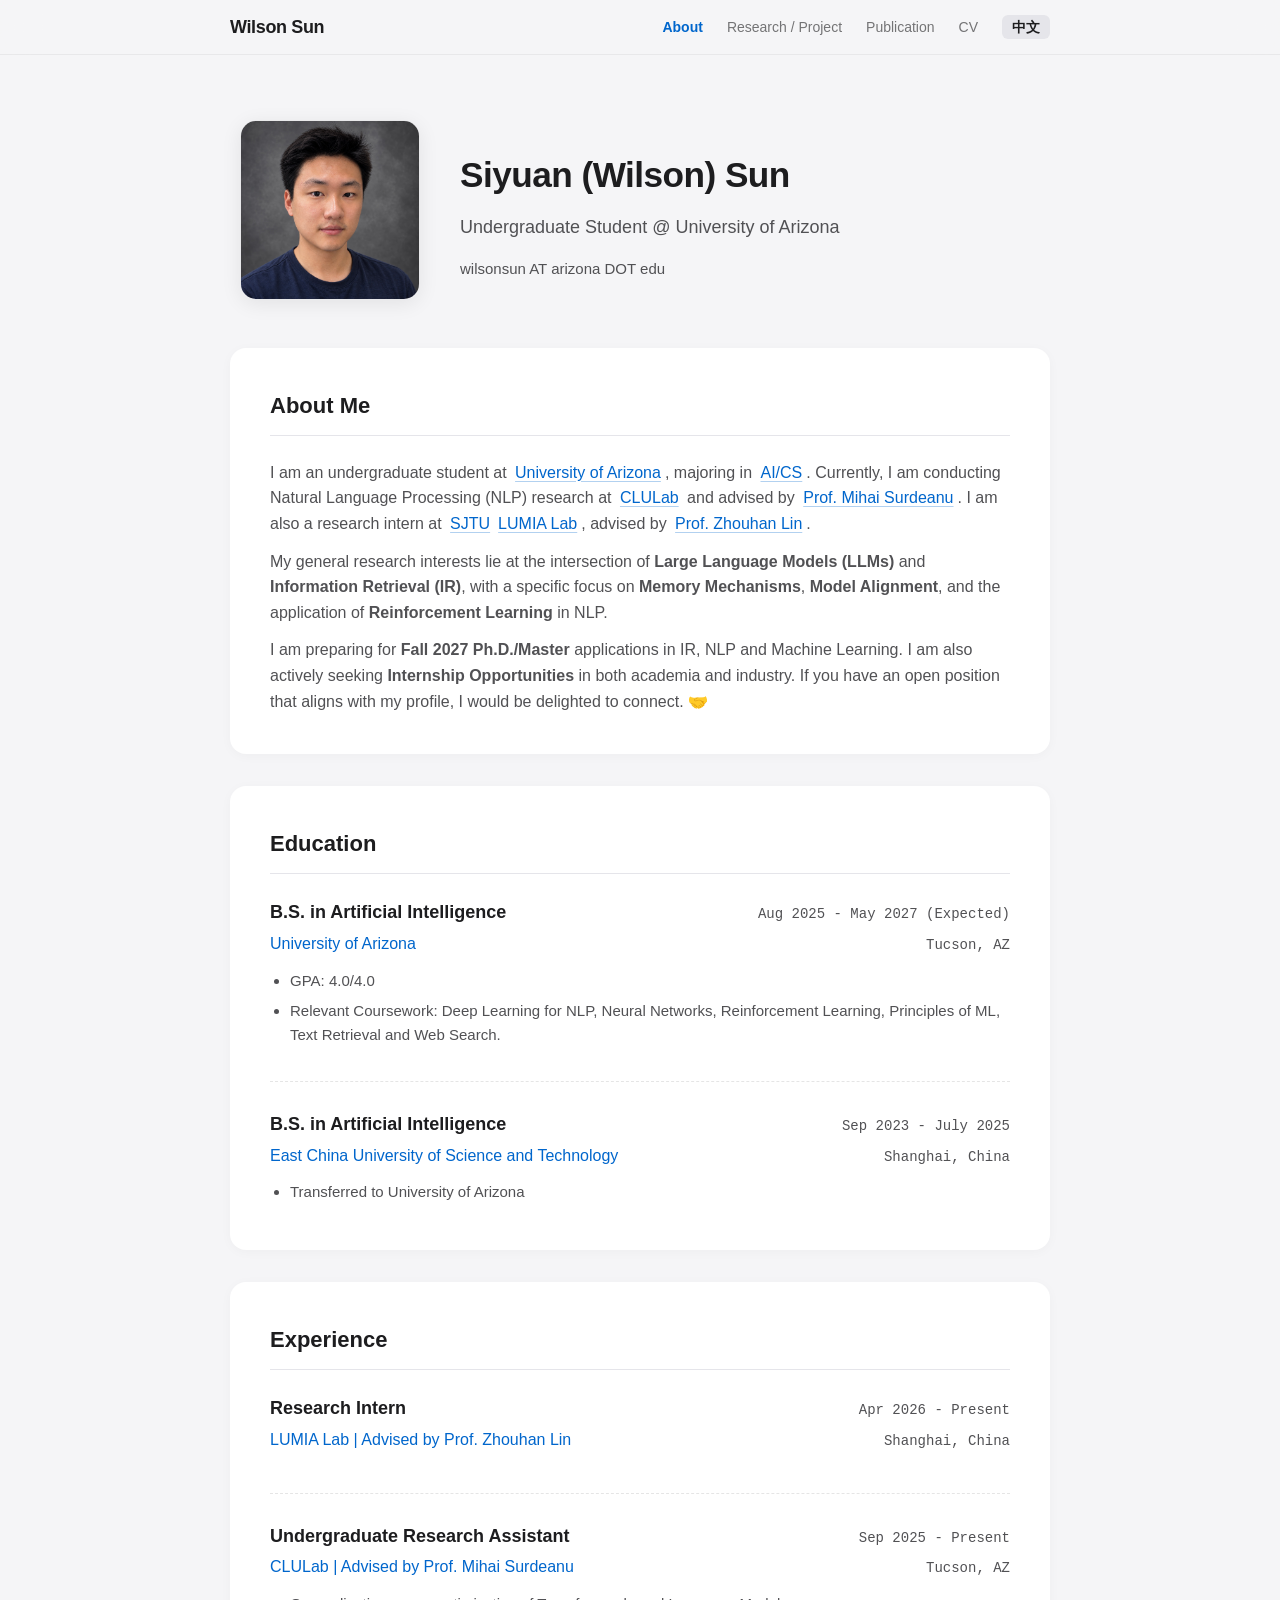
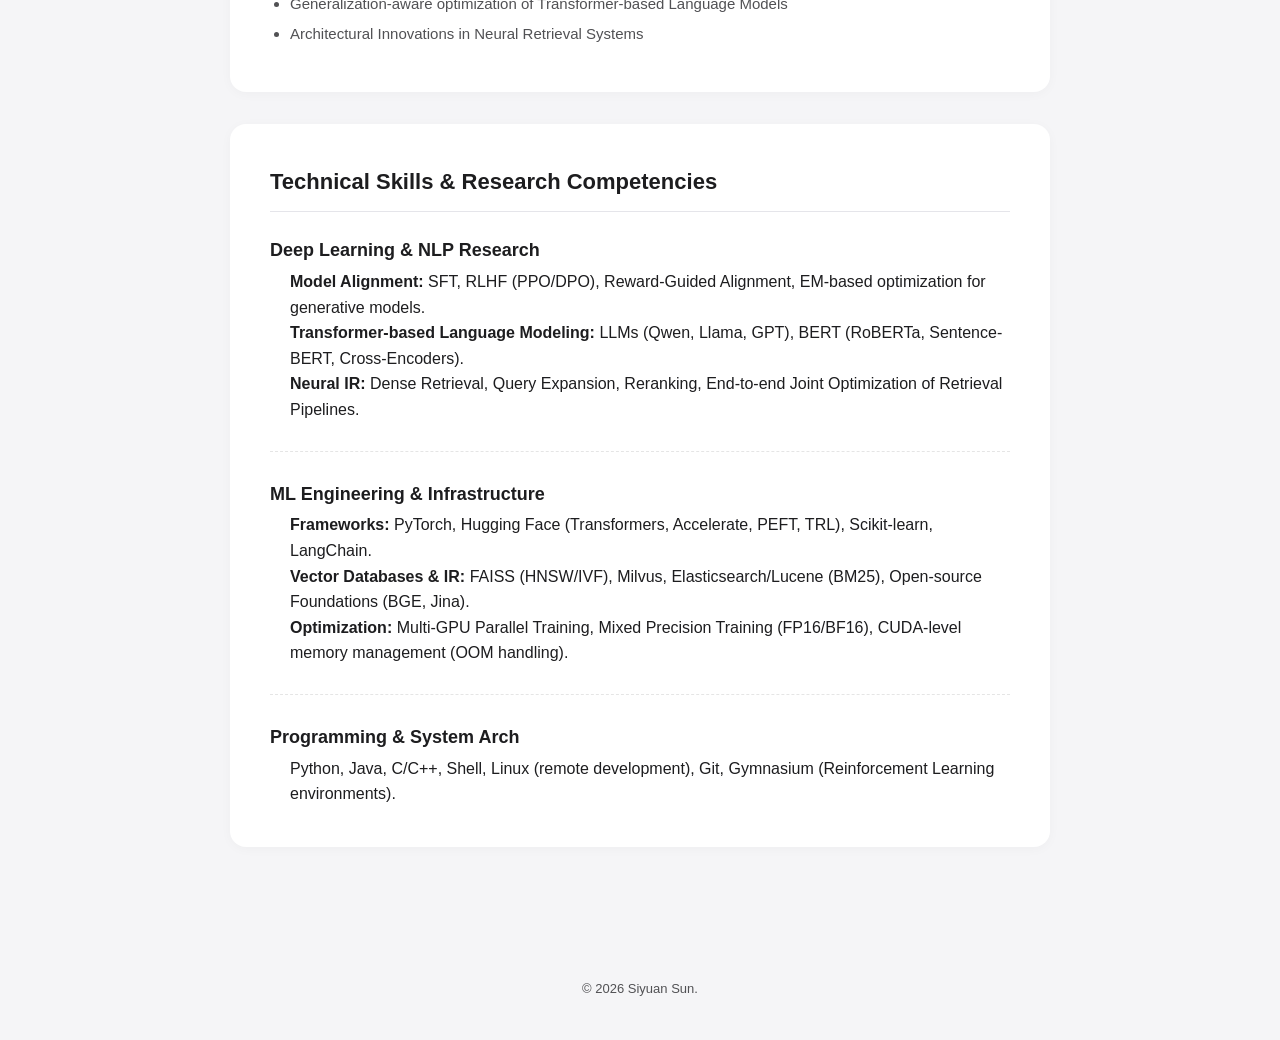
==== index.html @ 0ba1efe2 "change profile picture" ====
<!DOCTYPE html>
<html lang="en">
<head>
    <meta charset="UTF-8">
    <meta name="viewport" content="width=device-width, initial-scale=1.0">
    <title>Wilson Sun - About</title>
    <link rel="stylesheet" href="styles.css">
</head>
<body>

    <nav class="navbar">
        <div class="nav-container">
            <a href="index.html" class="logo">Wilson Sun</a>
            <ul class="nav-links">
                <li><a href="index.html" class="active"><span class="en">About</span><span class="zh">关于</span></a></li>
                <li><a href="research.html"><span class="en">Research / Project</span><span class="zh">科研与项目</span></a></li>
                <li><a href="publications.html"><span class="en">Publication</span><span class="zh">论文产出</span></a></li>
                <li><a href="cv.pdf" target="_blank"><span class="en">CV</span><span class="zh">简历</span></a></li>
                <li><a href="#" id="lang-toggle" class="lang-toggle">中文</a></li>
            </ul>
        </div>
    </nav>

    <main class="container">
        <header class="academic-header">
            <div class="header-flex">
                <div class="profile-photo">
                    <img src="1.jpg">
                </div>
                
                <div class="header-text">
                    <h1 class="name-title">
                        <span class="en">Siyuan (Wilson) Sun</span><span class="zh">孙思源</span>
                    </h1>
                    <p class="affiliation">
                        <span class="en">Undergraduate Student @ University of Arizona</span>
                        <span class="zh">人工智能/计算机科学本科生 @ 亚利桑那大学</span>
                    </p>
                    <div class="quick-links">
                        wilsonsun AT arizona DOT edu
                    </div>
                </div>
            </div>
        </header>

        <section class="content-block">
            <h2 class="block-title"><span class="en">About Me</span><span class="zh">关于我</span></h2>
            <div class="block-content">
                <p>
                    <span class="en">I am an undergraduate student at <a href="https://arizona.edu" target="_blank">University of Arizona</a>, 
                        majoring in <a href="https://cs.arizona.edu/aibs" target="_blank">AI/CS</a>. 
                        Currently, I am conducting Natural Language Processing (NLP) research at <a href="https://clulab.org" target="_blank">CLULab</a> and advised by <a href="https://surdeanu.cs.arizona.edu/mihai/" target="_blank">Prof. Mihai Surdeanu</a>. 
                        I am also a research intern at <a href="https://en.sjtu.edu.cn" target="_blank">SJTU</a><a href="https://github.com/LUMIA-Group" target="_blank">LUMIA Lab</a>, advised by <a href="https://hantek.github.io" target="_blank">Prof. Zhouhan Lin</a>.</span>
                    <span class="zh">我是就读于<a href="https://arizona.edu" target="_blank">亚利桑那大学</a>的本科三年级学生，主修<a href="https://cs.arizona.edu/aibs" target="_blank">人工智能/计算机科学</a>。目前，我主要在<a href="https://clulab.org" target="_blank">CLULab</a>进行自然语言处理（NLP）研究，有幸接受<a href="https://surdeanu.cs.arizona.edu/mihai/" target="_blank">Mihai Surdeanu 教授</a>的指导。同时我正在上海交通大学的<a href="https://github.com/LUMIA-Group" target="_blank">LUMIA Lab</a>实习，有幸接受执导<a href="https://hantek.github.io" target="_blank">林洲汉教授</a>的指导。</span>
                </p>
                <p style="margin-top: 12px;">
                    <span class="en">My general research interests lie at the intersection of <strong>Large Language Models (LLMs)</strong> and <strong>Information Retrieval (IR)</strong>, with a specific focus on <strong>Memory Mechanisms</strong>, <strong>Model Alignment</strong>, and the application of <strong>Reinforcement Learning</strong> in NLP.</span>
                    <span class="zh">我的研究兴趣集中在<strong>大语言模型 (LLMs)</strong> 与<strong>信息检索 (IR)</strong> 的交叉领域，重点关注<strong>记忆机制</strong>、<strong>模型对齐</strong>以及<strong>强化学习理论</strong>在NLP中的应用。</span>
                </p>
                <!--
                <p style="margin-top: 12px;">
                    <span class="en">I value research that is both intellectually profound and practically impactful. I specialize in leveraging rigorous, large-scale experimentation to navigate and refine my research directions.</span>
                    <span class="zh">我对学术研究有深入的思考，同时很注重研究成果的实际应用价值。我擅长运用严谨的大规模实验来探索并优化我的研究方向。</span>
                </p>
                -->
                <p style="margin-top: 12px;">
                    <span class="en">I am preparing for <strong>Fall 2027 Ph.D./Master</strong> applications in IR, NLP and Machine Learning. I am also actively seeking <strong>Internship Opportunities</strong> in both academia and industry. If you have an open position that aligns with my profile, I would be delighted to connect. 🤝</span>
                    <span class="zh">我正在寻找2027年秋季入学的<strong>博士或硕士项目</strong>机会（信息检索，NLP与机器学习相关方向）。我也正积极寻求<strong>实习机会</strong>。如果您有与我的背景相契合的职位空缺，我将非常乐意与您取得联系。🤝</span>
                </p>
            </div>
        </section>

       <section class="content-block">
            <h2 class="block-title"><span class="en">Education</span><span class="zh">教育经历</span></h2>
            <div class="block-content">
                
                <div class="timeline-item">
                    <div class="timeline-row timeline-header">
                        <h3 class="timeline-title">
                            <span class="en">B.S. in Artificial Intelligence</span>
                            <span class="zh">人工智能 理学学士</span>
                        </h3>
                        <div class="timeline-date">
                            <span class="en">Aug 2025 - May 2027 (Expected)</span>
                            <span class="zh">2025年8月 - 2027年5月 (预期)</span>
                        </div>
                    </div>
                    <div class="timeline-row timeline-sub">
                        <div class="timeline-org">
                            <span class="en">University of Arizona</span>
                            <span class="zh">亚利桑那大学</span>
                        </div>
                        <div class="timeline-location">
                            <span class="en">Tucson, AZ</span>
                            <span class="zh">美国 亚利桑那州</span>
                        </div>
                    </div>
                    <ul class="timeline-details">
                        <li>
                            <span class="en">GPA: 4.0/4.0</span>
                            <span class="zh">GPA: 4.0/4.0</span>
                        </li>
                    </ul>
                    <ul class="timeline-details">
                        <li>
                            <span class="en">Relevant Coursework: Deep Learning for NLP, Neural Networks, Reinforcement Learning, Principles of ML, Text Retrieval and Web Search.</span>
                            <span class="zh">相关课程：自然语言处理深度学习、神经网络、强化学习、机器学习原理、文本检索与网络搜索等。</span>
                        </li>
                    </ul>
                </div>

                <div class="timeline-item">
                    <div class="timeline-row timeline-header">
                        <h3 class="timeline-title">
                            <span class="en">B.S. in Artificial Intelligence</span>
                            <span class="zh">人工智能 理学学士</span>
                        </h3>
                        <div class="timeline-date">
                            <span class="en">Sep 2023 - July 2025</span>
                            <span class="zh">2023年9月 - 2025年7月</span>
                        </div>
                    </div>
                    <div class="timeline-row timeline-sub">
                        <div class="timeline-org">
                            <span class="en">East China University of Science and Technology</span>
                            <span class="zh">华东理工大学</span>
                        </div>
                        <div class="timeline-location">
                            <span class="en">Shanghai, China</span>
                            <span class="zh">中国 上海</span>
                        </div>
                    </div>
                    <ul class="timeline-details">
                        <li>
                            <span class="en">Transferred to University of Arizona</span>
                            <span class="zh">转学至亚利桑那大学</span>
                        </li>
                    </ul>
                </div>
            </div>
        </section>

        <section class="content-block">
            <h2 class="block-title"><span class="en">Experience</span><span class="zh">专业经历</span></h2>
            <div class="block-content">

                <div class="timeline-item">
                    <div class="timeline-row timeline-header">
                        <h3 class="timeline-title">
                            <span class="en">Research Intern</span>
                            <span class="zh">研究实习生</span>
                        </h3>
                        <div class="timeline-date">
                            <span class="en">Apr 2026 - Present</span>
                            <span class="zh">2026年4月 - 至今</span>
                        </div>
                    </div>
                    <div class="timeline-row timeline-sub">
                        <div class="timeline-org">
                            <span class="en">LUMIA Lab | Advised by Prof. Zhouhan Lin</span>
                            <span class="zh">LUMIA Lab | 导师：林洲汉 教授</span>
                        </div>
                        <div class="timeline-location">
                            <span class="en">Shanghai, China</span>
                            <span class="zh">中国 上海</span>
                        </div>
                    </div>
                    <!--
                    <ul class="timeline-details">
                        <li>
                            <span class="en">Generalization-aware optimization of Transformer-based Language Models</span>
                            <span class="zh">Transformer架构的语言模型可泛化调优</span>
                        </li>
                        <li>
                            <span class="en">Architectural Innovations in Neural Retrieval Systems</span>
                            <span class="zh">以神经网络为基础的信息检索架构创新</span>
                        </li>
                    </ul>
                    -->
                </div>
                
                <div class="timeline-item">
                    <div class="timeline-row timeline-header">
                        <h3 class="timeline-title">
                            <span class="en">Undergraduate Research Assistant</span>
                            <span class="zh">本科生研究助理</span>
                        </h3>
                        <div class="timeline-date">
                            <span class="en">Sep 2025 - Present</span>
                            <span class="zh">2025年9月 - 至今</span>
                        </div>
                    </div>
                    <div class="timeline-row timeline-sub">
                        <div class="timeline-org">
                            <span class="en">CLULab | Advised by Prof. Mihai Surdeanu</span>
                            <span class="zh">CLULab | 导师：Mihai Surdeanu 教授</span>
                        </div>
                        <div class="timeline-location">
                            <span class="en">Tucson, AZ</span>
                            <span class="zh">美国 亚利桑那州</span>
                        </div>
                    </div>
                    <ul class="timeline-details">
                        <li>
                            <span class="en">Generalization-aware optimization of Transformer-based Language Models</span>
                            <span class="zh">Transformer架构的语言模型可泛化调优</span>
                        </li>
                        <li>
                            <span class="en">Architectural Innovations in Neural Retrieval Systems</span>
                            <span class="zh">以神经网络为基础的信息检索架构创新</span>
                        </li>
                    </ul>
                </div>
            </div>
        </section>

        <section class="content-block">
            <h2 class="block-title">
                <span class="en">Technical Skills & Research Competencies</span>
                <span class="zh">技术技能与科研能力</span>
            </h2>
            <div class="block-content">
                <!-- 核心科研领域 -->
                <div class="timeline-item">
                    <div class="timeline-row timeline-header">
                        <h3 class="timeline-title">
                            <span class="en">Deep Learning & NLP Research</span>
                            <span class="zh">深度学习与自然语言处理科研</span>
                        </h3>
                    </div>
                    <div class="timeline-details">
                        <span class="en">
                            <strong>Model Alignment:</strong> SFT, RLHF (PPO/DPO), Reward-Guided Alignment, EM-based optimization for generative models. <br>
                            <strong>Transformer-based Language Modeling:</strong> LLMs (Qwen, Llama, GPT), BERT (RoBERTa, Sentence-BERT, Cross-Encoders). <br>
                            <strong>Neural IR:</strong> Dense Retrieval, Query Expansion, Reranking, End-to-end Joint Optimization of Retrieval Pipelines.
                        </span>
                        <span class="zh">
                            <strong>模型对齐：</strong> 有监督微调 (SFT)、强化学习对齐 (PPO/DPO)、奖励引导对齐、基于 EM 算法的生成模型优化。<br>
                            <strong>语言建模：</strong> 大语言模型 (Qwen, Llama, GPT)、BERT (RoBERTa, Sentence-BERT, Cross-Encoders)。<br>
                            <strong>神经信息检索：</strong> 稠密检索、查询扩展、交叉编码重排序、检索流水线的端到端联合优化。
                        </span>
                    </div>
                </div>

                <!-- 机器学习工程 -->
                <div class="timeline-item" style="margin-top: 15px;">
                    <div class="timeline-row timeline-header">
                        <h3 class="timeline-title">
                            <span class="en">ML Engineering & Infrastructure</span>
                            <span class="zh">机器学习工程与基础设施</span>
                        </h3>
                    </div>
                    <div class="timeline-details">
                        <span class="en">
                            <strong>Frameworks:</strong> PyTorch, Hugging Face (Transformers, Accelerate, PEFT, TRL), Scikit-learn, LangChain. <br>
                            <strong>Vector Databases & IR:</strong> FAISS (HNSW/IVF), Milvus, Elasticsearch/Lucene (BM25), Open-source Foundations (BGE, Jina). <br>
                            <strong>Optimization:</strong> Multi-GPU Parallel Training, Mixed Precision Training (FP16/BF16), CUDA-level memory management (OOM handling).
                        </span>
                        <span class="zh">
                            <strong>框架：</strong> PyTorch, Hugging Face (Transformers, Accelerate, PEFT, TRL), Scikit-learn, LangChain。<br>
                            <strong>向量数据库与检索：</strong> FAISS (HNSW/IVF), Milvus, Elasticsearch/Lucene (BM25), 开源检索基础模型 (BGE, Jina)。<br>
                            <strong>性能优化：</strong> 多显卡并行训练、混合精度训练 (FP16/BF16)、CUDA 显存管理与大规模实验 OOM 调优。
                        </span>
                    </div>
                </div>

                <!-- 编程与系统 -->
                <div class="timeline-item" style="margin-top: 15px;">
                    <div class="timeline-row timeline-header">
                        <h3 class="timeline-title">
                            <span class="en">Programming & System Arch</span>
                            <span class="zh">编程语言与系统架构</span>
                        </h3>
                    </div>
                    <div class="timeline-details">
                        <span class="en">
                            Python, Java, C/C++, Shell, Linux (remote development), Git, Gymnasium (Reinforcement Learning environments).
                        </span>
                        <span class="zh">
                            Python, Java, C/C++, Shell 脚本, Linux 环境远程开发, Git, Gymnasium (强化学习环境构建)。
                        </span>
                    </div>
                </div>
            </div>
        </section>
    </main>
    

    <footer class="footer"><p>© 2026 Siyuan Sun.</p></footer>
    <script src="script.js"></script>
</body>
</html>
---- styles.css ----
:root {
    --bg-color: #f5f5f7;
    --text-primary: #1d1d1f;
    --text-secondary: #515154;
    --accent-blue: #0066cc;
    --card-bg: #ffffff;
    --font-stack: -apple-system, BlinkMacSystemFont, "SF Pro Text", "Segoe UI", Roboto, Helvetica, Arial, sans-serif;
}

* { margin: 0; padding: 0; box-sizing: border-box; }

body {
    font-family: var(--font-stack);
    background-color: var(--bg-color);
    color: var(--text-primary);
    line-height: 1.6;
    font-weight: 400;
    -webkit-font-smoothing: antialiased;
}

/* 导航栏 */
.navbar {
    position: fixed; top: 0; width: 100%;
    background: rgba(245, 245, 247, 0.8);
    backdrop-filter: saturate(180%) blur(20px);
    -webkit-backdrop-filter: saturate(180%) blur(20px);
    border-bottom: 1px solid rgba(0, 0, 0, 0.05);
    z-index: 1000;
}
.nav-container {
    max-width: 860px;
    margin: 0 auto; padding: 0 20px;
    height: 54px; display: flex; justify-content: space-between; align-items: center;
}
.logo { text-decoration: none; color: var(--text-primary); font-weight: 600; font-size: 18px; letter-spacing: -0.02em;}
.nav-links { list-style: none; display: flex; gap: 24px; align-items: center; }
.nav-links a { text-decoration: none; color: var(--text-primary); font-size: 14px; opacity: 0.6; transition: all 0.2s; }
.nav-links a:hover { opacity: 1; }

/* 当前页面的导航高亮 */
.nav-links a.active {
    opacity: 1;
    font-weight: 600;
    color: var(--accent-blue);
}

.container { max-width: 860px; margin: 0 auto; padding: 120px 20px 60px; }

/* 学术表头 */
.academic-header { margin-bottom: 40px; padding: 0 10px; }
.name-title { font-size: 42px; font-weight: 700; letter-spacing: -0.015em; margin-bottom: 8px; }
.affiliation { font-size: 18px; color: var(--text-secondary); margin-bottom: 16px; }
.quick-links { font-size: 15px; color: var(--text-secondary); }
.quick-links a { color: var(--accent-blue); text-decoration: none; margin: 0 4px; }
.quick-links a:hover { text-decoration: underline; }

/* 等宽内容块 */
.content-block {
    background-color: var(--card-bg);
    border-radius: 16px; padding: 40px; margin-bottom: 32px;
    box-shadow: 0 2px 12px rgba(0,0,0,0.03); width: 100%;
}
/* 修改后的超链接样式 */
.content-block a { 
    color: var(--accent-blue); 
    text-decoration: underline; /* 默认显示下划线，明确告知这是链接 */
    text-decoration-color: rgba(0, 102, 204, 0.3); /* 降低下划线透明度，不喧宾夺主 */
    text-underline-offset: 3px; /* 让下划线稍微往下沉，避免切断英文字母的尾巴 (如 g, p, y) */
    margin: 0 4px; 
    transition: text-decoration-color 0.2s ease; /* 添加平滑过渡动画 */
}

.content-block a:hover { 
    text-decoration-color: var(--accent-blue); /* 鼠标悬停时下划线变实，增加交互反馈 */
}
.block-title { font-size: 22px; font-weight: 600; margin-bottom: 24px; border-bottom: 1px solid #e5e5ea; padding-bottom: 12px; }
.block-content p { font-size: 16px; color: var(--text-secondary); }

/* 项目与论文条目 */
/* .item { margin-bottom: 32px; } */
.item {
    margin-bottom: 28px;
    padding-bottom: 28px;
    /* 关键：在每个项目的底部画一条 1像素宽、虚线、带透明度的黑色边框 */
    border-bottom: 1px dashed rgba(0, 0, 0, 0.1); 
}
.item:last-child { margin-bottom: 0; border-bottom: none; }
.item-header { display: flex; justify-content: space-between; align-items: center; margin-bottom: 8px; }
.item-header h3 { font-size: 18px; font-weight: 600; }
.item-header h4 { font-size: 18px; font-weight: 500; margin-top: 4px}
/* 链接组内部紧凑排列 */
.item-links-group {
    display: flex;
    gap: 3px; /* 控制 [Report] 和 [Code] 之间的精确间距 */
}

/* 移除之前可能存在的 margin-left */
.item-link {
    font-size: 14px;
    color: var(--accent-blue);
    opacity: 0.87;
    text-decoration: none !important;
    margin: 0; /* 清除默认边距 */
}
.item-link:hover { opacity: 1; text-decoration: none !important; }
.item-desc { margin-bottom: 12px !important; }

.sub-task {
    margin-left: 20px;
    padding-left: 20px;
    border-left: 2px solid #e5e5ea;
    margin-top: 15px;
}

.tags { display: flex; flex-wrap: wrap; gap: 8px; }
.tags span { background-color: var(--bg-color); color: var(--text-secondary); padding: 4px 10px; border-radius: 6px; font-size: 12px; font-family: monospace; }

.paper-title { font-size: 17px; font-weight: 600; margin-bottom: 6px; }
.paper-authors { font-size: 15px; color: var(--text-secondary); margin-bottom: 4px; }
.paper-venue { font-size: 15px; font-weight: 500; color: #1d1d1f; margin-bottom: 8px; }
.paper-links a { font-size: 14px; color: var(--accent-blue); text-decoration: none; margin-right: 12px; }
.paper-links a:hover { text-decoration: underline; }

.footer { text-align: center; padding: 40px 20px; font-size: 13px; color: var(--text-secondary); }

/* =========================================
   双语切换逻辑 (默认显示英文 EN)
   ========================================= */
.zh { display: none; } /* 默认隐藏中文 */

/* 当 body 拥有 lang-zh 类时，反转显示逻辑 */
body.lang-zh .en { display: none; }
body.lang-zh .zh { display: inline; }

.lang-toggle { 
    font-weight: 600 !important; 
    color: var(--text-primary) !important; 
    background: #e5e5ea; padding: 4px 10px; border-radius: 6px; opacity: 1 !important;
}
.lang-toggle:hover { background: #d1d1d6; }

.zh, .en { animation: textFadeIn 0.3s ease forwards; }
@keyframes textFadeIn {
    0% { opacity: 0; transform: translateY(2px); }
    100% { opacity: 1; transform: translateY(0); }
}

/* 仅在移动端屏幕（宽度 <= 768px）生效，桌面端保持原样 */
/* 仅在移动端屏幕（宽度 <= 768px）生效，桌面端保持原样 */
@media (max-width: 768px) {
    /* 1. 重新调整主容器，分上下两层布局 */
    .nav-container {
        position: relative;      /* 核心：为语言按钮的绝对定位提供参考系 */
        display: flex;
        flex-direction: column;  /* 垂直排布：Logo在上，菜单在下 */
        height: auto;
        padding: 12px 20px;
    }

    /* 2. 第一行：Logo 靠左显示 */
    .logo {
        align-self: flex-start;  
    }

    /* 3. 第二行：导航菜单居中显示 */
    .nav-links {
        width: 100%;
        display: flex;
        justify-content: center; /* 核心：让所有导航链接居中对齐 */
        flex-wrap: wrap;         /* 如果屏幕太窄允许换行，以免拥挤 */
        gap: 16px;
        padding-top: 16px;       /* 与第一行的 Logo 拉开呼吸感间距 */
    }

    /* 4. 第一行右侧：将“中文/En”按钮提取到右上角 */
    /* 由于它是 <ul> 里的最后一个 <li>，我们可以通过 :last-child 选中它 */
    .nav-links li:last-child {
        position: absolute;
        top: 12px;               /* 与 .nav-container 的 top padding 保持一致 */
        right: 20px;             /* 与 .nav-container 的 right padding 保持一致 */
        margin: 0;
    }
}

/* --- 个人信息区域布局 --- */
.header-flex {
    display: flex;
    align-items: center; /* 垂直居中对齐 */
    gap: 40px;           /* 照片和文字之间的间距 */
    margin-bottom: 40px;
}

/* --- 圆角矩形照片样式 --- */
.profile-photo img {
    width: 180px;         /* 宽度：学术主页建议 160px - 200px 之间 */
    height: 180px;        /* 高度：设为相同则为正方形，不同则为长方形 */
    object-fit: cover;    /* 核心属性：确保图片裁切时不拉伸变形 */
    
    /* 风格关键：圆角矩形 */
    border-radius: 16px;  /* 16px 的圆角看起来非常现代且稳重 */
    
    /* 装饰效果 */
    box-shadow: 0 4px 20px rgba(0, 0, 0, 0.08); /* 柔和的阴影 */
    border: 1px solid rgba(0, 0, 0, 0.05);      /* 极淡的边框，防止白底照片消失 */
    transition: transform 0.3s ease;            /* 鼠标悬停动画（可选） */
}

/* 鼠标悬停时微动，增加交互感 */
.profile-photo img:hover {
    transform: translateY(-5px);
}

/* --- 文字内容微调 --- */
.header-text {
    flex: 1;
}

.name-title {
    margin-top: 0;
    margin-bottom: 10px;
    font-size: 2.2rem;
}

.affiliation {
    margin-bottom: 15px;
    line-height: 1.6;
}

/* --- 移动端响应式适配 --- */
@media (max-width: 768px) {
    .header-flex {
        flex-direction: column; /* 手机端改为上下排列 */
        text-align: center;      /* 文字居中 */
        gap: 20px;
    }

    .profile-photo img {
        width: 150px;           /* 手机端稍微缩小照片 */
        height: 150px;
    }
}

/* =========================================
   时间线 / 经历列表布局 (终极 CSS Grid 强力对齐版)
   ========================================= */
.timeline-item {
    margin-bottom: 28px;
    padding-bottom: 28px;
    border-bottom: 1px dashed rgba(0, 0, 0, 0.1);
}

.timeline-item:last-child {
    margin-bottom: 0;
    padding-bottom: 0;
    border-bottom: none;
}

/* 核心：使用 Grid 布局，强制分为左右两列 */
.timeline-row {
    display: grid;
    /* 1fr 代表左侧占满剩余空间，auto 代表右侧仅根据内容自适应宽度 */
    grid-template-columns: 1fr auto; 
    column-gap: 20px;      /* 左右两列的间距，防止文字贴在一起 */
    align-items: baseline; /* 保证左右两边的文字在同一条水平线上 */
}

/* 第一行的间距 */
.timeline-header {
    margin-bottom: 4px; 
}

/* 第二行的间距 */
.timeline-sub {
    margin-bottom: 12px; 
}

/* --- 文字样式定义 --- */
.timeline-title {
    font-size: 18px;
    font-weight: 600;
    color: var(--text-primary);
    margin: 0;
}

.timeline-org {
    font-size: 16px;
    font-weight: 500;
    color: var(--accent-blue);
    margin: 0;
}

/* 时间和地点统一样式，被 Grid 强制锁定在右侧 */
.timeline-date, .timeline-location {
    font-size: 14px;
    color: var(--text-secondary);
    font-family: monospace;
    text-align: right;
    white-space: nowrap; /* 强制不换行 */
}

.timeline-details {
    list-style-type: disc;
    padding-left: 20px;
    margin: 0;
}

.timeline-details li {
    font-size: 15px;
    color: var(--text-secondary);
    margin-bottom: 6px;
    line-height: 1.6;
}

/* 移动端响应式适配 */
@media (max-width: 600px) {
    .timeline-row {
        grid-template-columns: 1fr; /* 手机端变成单列 */
        row-gap: 4px; /* 上下间距 */
    }
    .timeline-date, .timeline-location {
        text-align: left; /* 手机端时间地点靠左 */
        font-size: 13px;
        color: #8e8e93; /* 手机端颜色稍微调淡一点，区分层级 */
    }
    .timeline-sub {
        margin-top: 8px;
    }
}
/* =========================================
   Publications page
   ========================================= */
.publication-header .affiliation {
    max-width: 720px;
}

.publication-year-title {
    display: flex;
    justify-content: space-between;
    align-items: baseline;
    gap: 20px;
}

.publication-count {
    color: var(--text-secondary);
    font-family: monospace;
    font-size: 13px;
    font-weight: 400;
    white-space: nowrap;
}

.publication-list {
    width: 100%;
}

.publication-entry {
    padding-bottom: 2px;
}

.publication-badges {
    display: flex;
    flex-wrap: wrap;
    gap: 8px;
    margin-bottom: 12px;
}

.publication-badge {
    display: inline-flex;
    align-items: center;
    min-height: 25px;
    padding: 3px 9px;
    border: 1px solid #e1e1e6;
    border-radius: 999px;
    background: var(--bg-color);
    color: var(--text-secondary);
    font-family: monospace;
    font-size: 11px;
    font-weight: 600;
    letter-spacing: 0.01em;
}

.publication-badge-review {
    border-color: rgba(0, 102, 204, 0.22);
    background: rgba(0, 102, 204, 0.08);
    color: var(--accent-blue);
}

.publication-title {
    max-width: 740px;
    margin: 0 0 10px;
    font-size: 21px;
    font-weight: 650;
    letter-spacing: -0.012em;
    line-height: 1.35;
}

.content-block .publication-title a {
    margin: 0;
    color: var(--text-primary);
    text-decoration: none;
}

.content-block .publication-title a:hover {
    color: var(--accent-blue);
    text-decoration: underline;
    text-decoration-color: rgba(0, 102, 204, 0.35);
    text-underline-offset: 4px;
}

.block-content .publication-authors {
    margin-bottom: 4px;
    color: var(--text-secondary);
    font-size: 15px;
}

.content-block .publication-authors a {
    margin: 0;
}

.block-content .publication-venue {
    margin-bottom: 14px;
    color: var(--text-primary);
    font-size: 15px;
    font-weight: 500;
}

.block-content .publication-highlight {
    margin: 0;
    padding: 13px 15px;
    border-left: 3px solid rgba(0, 102, 204, 0.55);
    border-radius: 0 9px 9px 0;
    background: rgba(0, 102, 204, 0.045);
    color: var(--text-secondary);
    font-size: 14.5px;
    line-height: 1.65;
}

.publication-actions {
    display: flex;
    flex-wrap: wrap;
    gap: 8px;
    margin-top: 17px;
}

.content-block .publication-action,
.publication-action {
    appearance: none;
    display: inline-flex;
    align-items: center;
    justify-content: center;
    min-height: 35px;
    margin: 0;
    padding: 7px 11px;
    border: 1px solid #d7d7dc;
    border-radius: 8px;
    background: #ffffff;
    color: var(--text-primary);
    font-family: var(--font-stack);
    font-size: 13px;
    font-weight: 550;
    line-height: 1;
    text-decoration: none;
    text-decoration-color: transparent;
    cursor: pointer;
    transition: border-color 0.18s ease, background-color 0.18s ease, color 0.18s ease, transform 0.18s ease;
}

.content-block .publication-action:hover,
.publication-action:hover {
    border-color: #b8b8bd;
    background: var(--bg-color);
    color: var(--accent-blue);
    text-decoration: none;
    transform: translateY(-1px);
}

.content-block .publication-action-primary {
    border-color: var(--accent-blue);
    background: var(--accent-blue);
    color: #ffffff;
}

.content-block .publication-action-primary:hover {
    border-color: #0055ad;
    background: #0055ad;
    color: #ffffff;
}

.publication-toggle[aria-expanded="true"] {
    border-color: rgba(0, 102, 204, 0.45);
    background: rgba(0, 102, 204, 0.08);
    color: var(--accent-blue);
}

.publication-panel {
    margin-top: 14px;
    padding: 18px;
    border: 1px solid #e3e3e8;
    border-radius: 11px;
    background: var(--bg-color);
}

.publication-panel[hidden] {
    display: none !important;
}

.publication-panel h4 {
    margin-bottom: 8px;
    color: var(--text-primary);
    font-size: 15px;
    font-weight: 650;
}

.block-content .publication-panel p {
    color: var(--text-secondary);
    font-size: 14px;
    line-height: 1.72;
}

.publication-panel-heading {
    display: flex;
    align-items: center;
    justify-content: space-between;
    gap: 16px;
    margin-bottom: 10px;
}

.publication-panel-heading h4 {
    margin-bottom: 0;
}

.copy-bibtex {
    appearance: none;
    min-width: 64px;
    padding: 5px 9px;
    border: 1px solid #d1d1d6;
    border-radius: 7px;
    background: #ffffff;
    color: var(--text-primary);
    font-family: var(--font-stack);
    font-size: 12px;
    font-weight: 550;
    cursor: pointer;
    transition: border-color 0.18s ease, color 0.18s ease, background-color 0.18s ease;
}

.copy-bibtex:hover {
    border-color: var(--accent-blue);
    color: var(--accent-blue);
    background: rgba(0, 102, 204, 0.04);
}

.publication-bibtex-panel pre {
    max-width: 100%;
    overflow-x: auto;
    padding: 15px;
    border: 1px solid rgba(0, 0, 0, 0.06);
    border-radius: 8px;
    background: #ffffff;
    color: var(--text-primary);
    font-family: ui-monospace, SFMono-Regular, Menlo, Monaco, Consolas, "Liberation Mono", monospace;
    font-size: 12.5px;
    line-height: 1.6;
    white-space: pre;
}

.publication-tags {
    margin-top: 16px;
}

@media (max-width: 600px) {
    .publication-section {
        padding: 26px 20px;
    }

    .publication-year-title {
        gap: 12px;
    }

    .publication-title {
        font-size: 18px;
    }

    .block-content .publication-highlight {
        padding: 12px 13px;
        font-size: 14px;
    }

    .publication-actions {
        display: grid;
        grid-template-columns: repeat(2, minmax(0, 1fr));
    }

    .content-block .publication-action,
    .publication-action {
        width: 100%;
        min-height: 38px;
    }

    .publication-panel {
        padding: 15px;
    }

    .publication-bibtex-panel pre {
        font-size: 11.5px;
    }
}
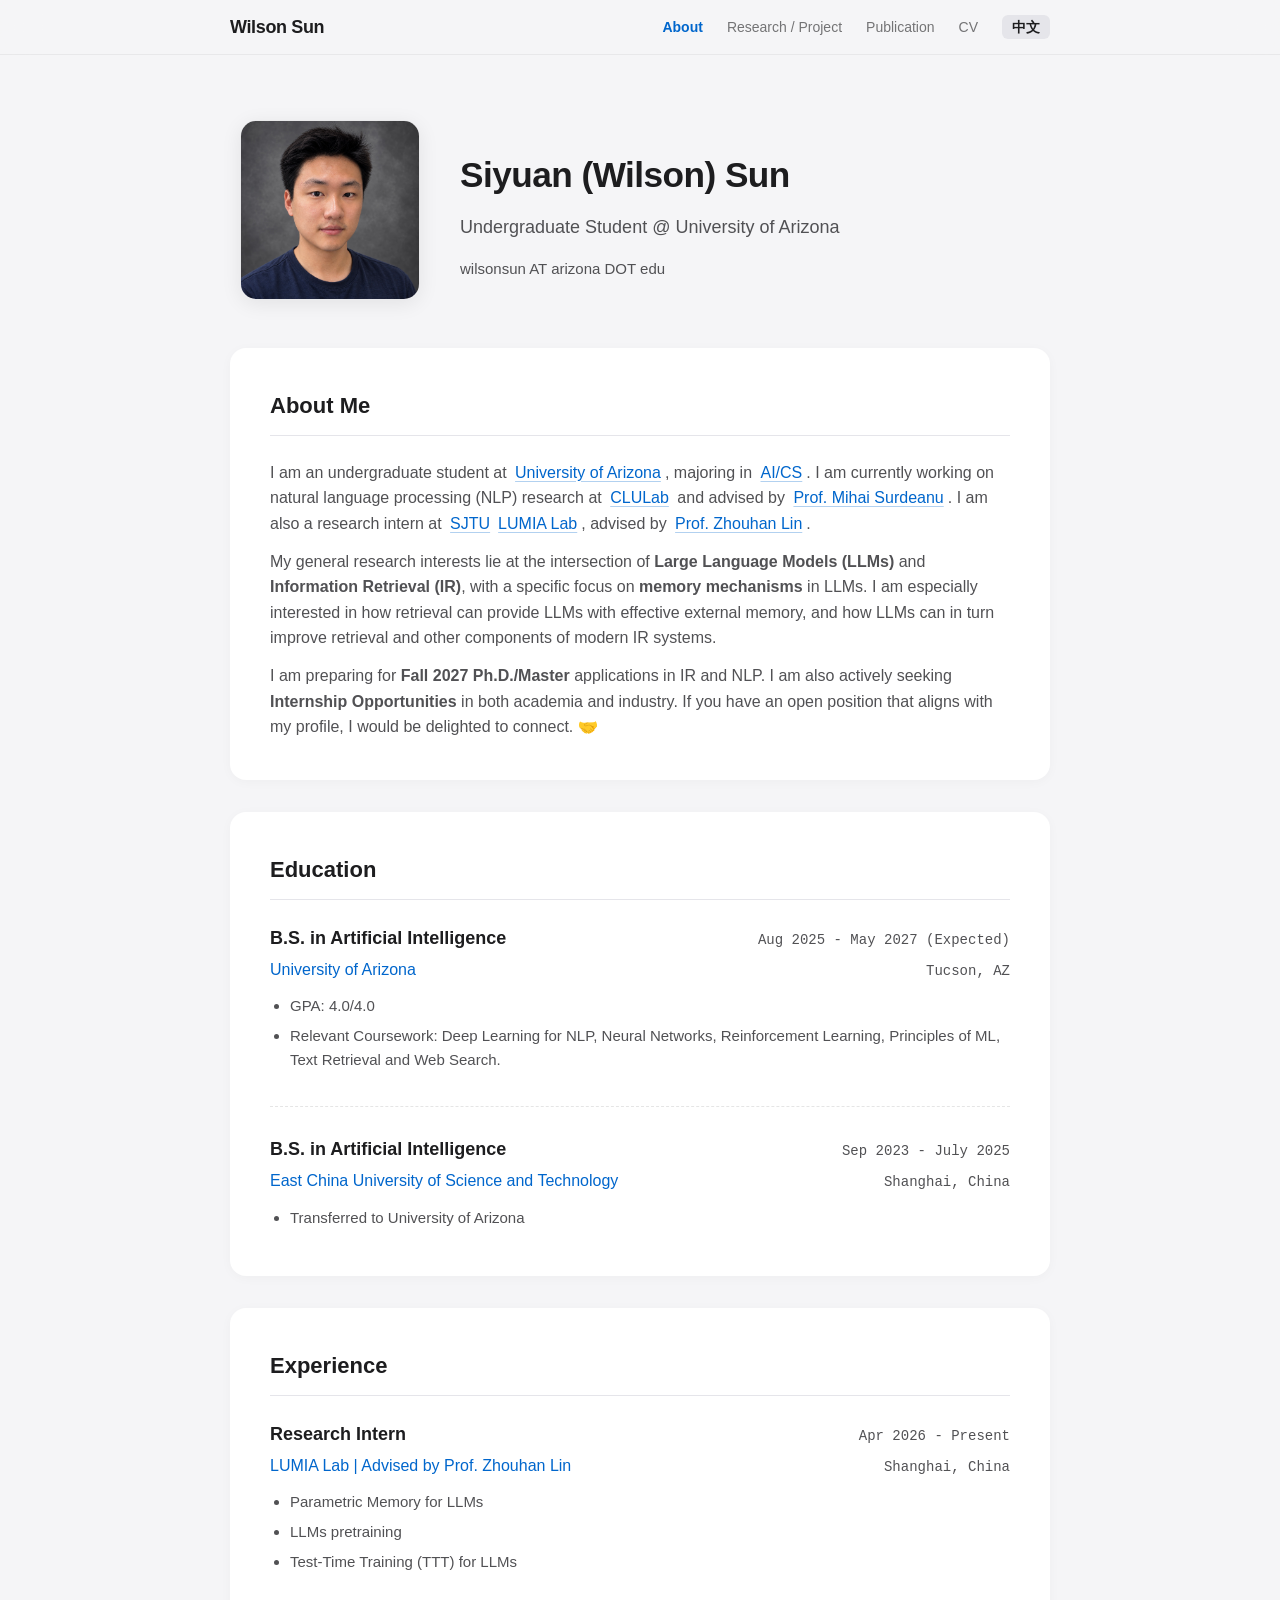
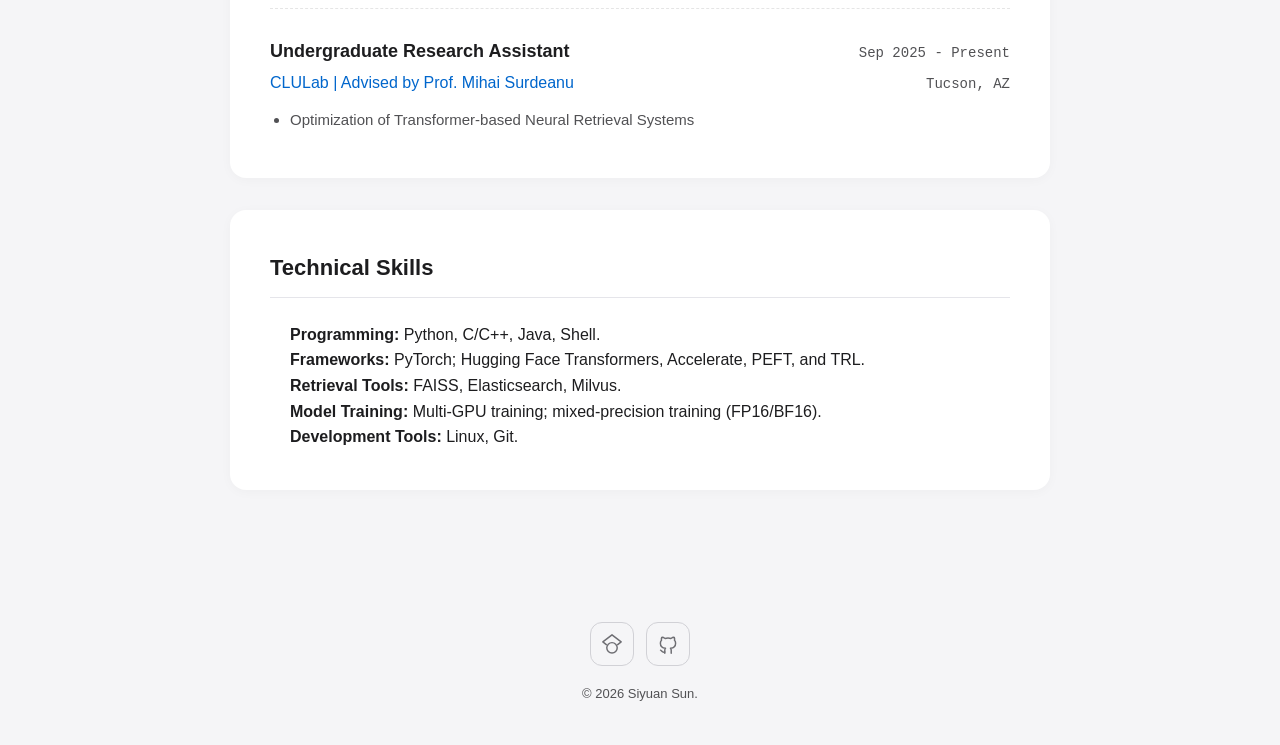
==== commit 767e1249: "update profile info" ====
--- a/index.html
+++ b/index.html
@@ -49,12 +49,12 @@
                 <p>
                     <span class="en">I am an undergraduate student at <a href="https://arizona.edu" target="_blank">University of Arizona</a>, 
                         majoring in <a href="https://cs.arizona.edu/aibs" target="_blank">AI/CS</a>. 
-                        Currently, I am conducting Natural Language Processing (NLP) research at <a href="https://clulab.org" target="_blank">CLULab</a> and advised by <a href="https://surdeanu.cs.arizona.edu/mihai/" target="_blank">Prof. Mihai Surdeanu</a>. 
-                        I am also a research intern at <a href="https://en.sjtu.edu.cn" target="_blank">SJTU</a><a href="https://github.com/LUMIA-Group" target="_blank">LUMIA Lab</a>, advised by <a href="https://hantek.github.io" target="_blank">Prof. Zhouhan Lin</a>.</span>
-                    <span class="zh">我是就读于<a href="https://arizona.edu" target="_blank">亚利桑那大学</a>的本科三年级学生，主修<a href="https://cs.arizona.edu/aibs" target="_blank">人工智能/计算机科学</a>。目前，我主要在<a href="https://clulab.org" target="_blank">CLULab</a>进行自然语言处理（NLP）研究，有幸接受<a href="https://surdeanu.cs.arizona.edu/mihai/" target="_blank">Mihai Surdeanu 教授</a>的指导。同时我正在上海交通大学的<a href="https://github.com/LUMIA-Group" target="_blank">LUMIA Lab</a>实习，有幸接受执导<a href="https://hantek.github.io" target="_blank">林洲汉教授</a>的指导。</span>
+                        I am currently working on natural language processing (NLP) research at <a href="https://clulab.org" target="_blank">CLULab</a> and advised by <a href="https://surdeanu.cs.arizona.edu/mihai/" target="_blank">Prof. Mihai Surdeanu</a>. 
+                        I am also a research intern at <a href="https://en.sjtu.edu.cn" target="_blank">SJTU</a><a href="https://lumia-group.github.io/#/" target="_blank">LUMIA Lab</a>, advised by <a href="https://hantek.github.io" target="_blank">Prof. Zhouhan Lin</a>.</span>
+                    <span class="zh">我是就读于<a href="https://arizona.edu" target="_blank">亚利桑那大学</a>的本科三年级学生，主修<a href="https://cs.arizona.edu/aibs" target="_blank">人工智能/计算机科学</a>。目前，我主要在<a href="https://clulab.org" target="_blank">CLULab</a>进行自然语言处理（NLP）研究，有幸接受<a href="https://surdeanu.cs.arizona.edu/mihai/" target="_blank">Mihai Surdeanu 教授</a>的指导。同时我正在上海交通大学的<a href="https://lumia-group.github.io/#/" target="_blank">LUMIA Lab</a>实习，有幸接受执导<a href="https://hantek.github.io" target="_blank">林洲汉教授</a>的指导。</span>
                 </p>
                 <p style="margin-top: 12px;">
-                    <span class="en">My general research interests lie at the intersection of <strong>Large Language Models (LLMs)</strong> and <strong>Information Retrieval (IR)</strong>, with a specific focus on <strong>Memory Mechanisms</strong>, <strong>Model Alignment</strong>, and the application of <strong>Reinforcement Learning</strong> in NLP.</span>
+                    <span class="en">My general research interests lie at the intersection of <strong>Large Language Models (LLMs)</strong> and <strong>Information Retrieval (IR)</strong>, with a specific focus on <strong>memory mechanisms</strong> in LLMs. I am especially interested in how retrieval can provide LLMs with effective external memory, and how LLMs can in turn improve retrieval and other components of modern IR systems.</span>
                     <span class="zh">我的研究兴趣集中在<strong>大语言模型 (LLMs)</strong> 与<strong>信息检索 (IR)</strong> 的交叉领域，重点关注<strong>记忆机制</strong>、<strong>模型对齐</strong>以及<strong>强化学习理论</strong>在NLP中的应用。</span>
                 </p>
                 <!--
@@ -64,8 +64,8 @@
                 </p>
                 -->
                 <p style="margin-top: 12px;">
-                    <span class="en">I am preparing for <strong>Fall 2027 Ph.D./Master</strong> applications in IR, NLP and Machine Learning. I am also actively seeking <strong>Internship Opportunities</strong> in both academia and industry. If you have an open position that aligns with my profile, I would be delighted to connect. 🤝</span>
-                    <span class="zh">我正在寻找2027年秋季入学的<strong>博士或硕士项目</strong>机会（信息检索，NLP与机器学习相关方向）。我也正积极寻求<strong>实习机会</strong>。如果您有与我的背景相契合的职位空缺，我将非常乐意与您取得联系。🤝</span>
+                    <span class="en">I am preparing for <strong>Fall 2027 Ph.D./Master</strong> applications in IR and NLP. I am also actively seeking <strong>Internship Opportunities</strong> in both academia and industry. If you have an open position that aligns with my profile, I would be delighted to connect. 🤝</span>
+                    <span class="zh">我正在寻找2027年秋季入学的<strong>博士或硕士项目</strong>机会（信息检索、NLP相关方向）。我也正积极寻求<strong>实习机会</strong>。如果您有与我的背景相契合的职位空缺，我将非常乐意与您取得联系。🤝</span>
                 </p>
             </div>
         </section>
@@ -165,18 +165,20 @@
                             <span class="zh">中国 上海</span>
                         </div>
                     </div>
-                    <!--
-                    <ul class="timeline-details">
-                        <li>
-                            <span class="en">Generalization-aware optimization of Transformer-based Language Models</span>
-                            <span class="zh">Transformer架构的语言模型可泛化调优</span>
-                        </li>
-                        <li>
-                            <span class="en">Architectural Innovations in Neural Retrieval Systems</span>
-                            <span class="zh">以神经网络为基础的信息检索架构创新</span>
-                        </li>
-                    </ul>
-                    -->
+                    <ul class="timeline-details">
+                        <li>
+                            <span class="en">Parametric Memory for LLMs</span>
+                            <span class="zh">大语言模型参数话记忆</span>
+                        </li>
+                        <li>
+                            <span class="en">LLMs pretraining</span>
+                            <span class="zh">大语言模型预训练</span>
+                        </li>
+                        <li>
+                            <span class="en">Test-Time Training (TTT) for LLMs</span>
+                            <span class="zh">大语言模型TTT</span>
+                        </li>
+                    </ul>
                 </div>
                 
                 <div class="timeline-item">
@@ -202,13 +204,10 @@
                     </div>
                     <ul class="timeline-details">
                         <li>
-                            <span class="en">Generalization-aware optimization of Transformer-based Language Models</span>
-                            <span class="zh">Transformer架构的语言模型可泛化调优</span>
-                        </li>
-                        <li>
-                            <span class="en">Architectural Innovations in Neural Retrieval Systems</span>
-                            <span class="zh">以神经网络为基础的信息检索架构创新</span>
-                        </li>
+                            <span class="en">Optimization of Transformer-based Neural Retrieval Systems</span>
+                            <span class="zh">Transformer架构的神经检索模型调优</span>
+                        </li>
+                        
                     </ul>
                 </div>
             </div>
@@ -216,68 +215,25 @@
 
         <section class="content-block">
             <h2 class="block-title">
-                <span class="en">Technical Skills & Research Competencies</span>
-                <span class="zh">技术技能与科研能力</span>
+                <span class="en">Technical Skills</span>
+                <span class="zh">技术技能</span>
             </h2>
             <div class="block-content">
-                <!-- 核心科研领域 -->
-                <div class="timeline-item">
-                    <div class="timeline-row timeline-header">
-                        <h3 class="timeline-title">
-                            <span class="en">Deep Learning & NLP Research</span>
-                            <span class="zh">深度学习与自然语言处理科研</span>
-                        </h3>
-                    </div>
+                <div class="timeline-item">
                     <div class="timeline-details">
                         <span class="en">
-                            <strong>Model Alignment:</strong> SFT, RLHF (PPO/DPO), Reward-Guided Alignment, EM-based optimization for generative models. <br>
-                            <strong>Transformer-based Language Modeling:</strong> LLMs (Qwen, Llama, GPT), BERT (RoBERTa, Sentence-BERT, Cross-Encoders). <br>
-                            <strong>Neural IR:</strong> Dense Retrieval, Query Expansion, Reranking, End-to-end Joint Optimization of Retrieval Pipelines.
+                            <strong>Programming:</strong> Python, C/C++, Java, Shell.<br>
+                            <strong>Frameworks:</strong> PyTorch; Hugging Face Transformers, Accelerate, PEFT, and TRL.<br>
+                            <strong>Retrieval Tools:</strong> FAISS, Elasticsearch, Milvus.<br>
+                            <strong>Model Training:</strong> Multi-GPU training; mixed-precision training (FP16/BF16).<br>
+                            <strong>Development Tools:</strong> Linux, Git.
                         </span>
                         <span class="zh">
-                            <strong>模型对齐：</strong> 有监督微调 (SFT)、强化学习对齐 (PPO/DPO)、奖励引导对齐、基于 EM 算法的生成模型优化。<br>
-                            <strong>语言建模：</strong> 大语言模型 (Qwen, Llama, GPT)、BERT (RoBERTa, Sentence-BERT, Cross-Encoders)。<br>
-                            <strong>神经信息检索：</strong> 稠密检索、查询扩展、交叉编码重排序、检索流水线的端到端联合优化。
-                        </span>
-                    </div>
-                </div>
-
-                <!-- 机器学习工程 -->
-                <div class="timeline-item" style="margin-top: 15px;">
-                    <div class="timeline-row timeline-header">
-                        <h3 class="timeline-title">
-                            <span class="en">ML Engineering & Infrastructure</span>
-                            <span class="zh">机器学习工程与基础设施</span>
-                        </h3>
-                    </div>
-                    <div class="timeline-details">
-                        <span class="en">
-                            <strong>Frameworks:</strong> PyTorch, Hugging Face (Transformers, Accelerate, PEFT, TRL), Scikit-learn, LangChain. <br>
-                            <strong>Vector Databases & IR:</strong> FAISS (HNSW/IVF), Milvus, Elasticsearch/Lucene (BM25), Open-source Foundations (BGE, Jina). <br>
-                            <strong>Optimization:</strong> Multi-GPU Parallel Training, Mixed Precision Training (FP16/BF16), CUDA-level memory management (OOM handling).
-                        </span>
-                        <span class="zh">
-                            <strong>框架：</strong> PyTorch, Hugging Face (Transformers, Accelerate, PEFT, TRL), Scikit-learn, LangChain。<br>
-                            <strong>向量数据库与检索：</strong> FAISS (HNSW/IVF), Milvus, Elasticsearch/Lucene (BM25), 开源检索基础模型 (BGE, Jina)。<br>
-                            <strong>性能优化：</strong> 多显卡并行训练、混合精度训练 (FP16/BF16)、CUDA 显存管理与大规模实验 OOM 调优。
-                        </span>
-                    </div>
-                </div>
-
-                <!-- 编程与系统 -->
-                <div class="timeline-item" style="margin-top: 15px;">
-                    <div class="timeline-row timeline-header">
-                        <h3 class="timeline-title">
-                            <span class="en">Programming & System Arch</span>
-                            <span class="zh">编程语言与系统架构</span>
-                        </h3>
-                    </div>
-                    <div class="timeline-details">
-                        <span class="en">
-                            Python, Java, C/C++, Shell, Linux (remote development), Git, Gymnasium (Reinforcement Learning environments).
-                        </span>
-                        <span class="zh">
-                            Python, Java, C/C++, Shell 脚本, Linux 环境远程开发, Git, Gymnasium (强化学习环境构建)。
+                            <strong>编程语言：</strong> Python、C/C++、Java、Shell。<br>
+                            <strong>框架：</strong> PyTorch；Hugging Face Transformers、Accelerate、PEFT 和 TRL。<br>
+                            <strong>检索工具：</strong> FAISS、Elasticsearch、Milvus。<br>
+                            <strong>模型训练：</strong> 多 GPU 训练、混合精度训练（FP16/BF16）。<br>
+                            <strong>开发工具：</strong> Linux、Git。
                         </span>
                     </div>
                 </div>
@@ -286,7 +242,25 @@
     </main>
     
 
-    <footer class="footer"><p>© 2026 Siyuan Sun.</p></footer>
+    <footer class="footer">
+        <nav class="footer-links" aria-label="External profiles">
+            <!-- Replace YOUR_SCHOLAR_ID with your Google Scholar profile ID. -->
+            <a class="footer-icon" href="https://scholar.google.com/citations?user=6xnACBMAAAAJ" target="_blank" rel="noopener noreferrer" aria-label="Google Scholar (opens in a new tab)" title="Google Scholar">
+                <svg viewBox="0 0 24 24" width="22" height="22" fill="none" stroke="currentColor" stroke-width="1.6" stroke-linecap="round" stroke-linejoin="round" aria-hidden="true" focusable="false">
+                    <path d="M5.8 12.7 2 9.7 12 2 22 9.7l-3.8 3" />
+                    <circle cx="12" cy="16.2" r="5.7" />
+                </svg>
+            </a>
+            <!-- Replace YOUR_GITHUB_USERNAME with your GitHub username. -->
+            <a class="footer-icon" href="https://github.com/ws-uofa" target="_blank" rel="noopener noreferrer" aria-label="GitHub (opens in a new tab)" title="GitHub">
+                <svg viewBox="0 0 24 24" width="22" height="22" fill="none" stroke="currentColor" stroke-width="1.6" stroke-linecap="round" stroke-linejoin="round" aria-hidden="true" focusable="false">
+                    <path d="M8.5 20.8c-3.2 1-3.2-1.7-4.6-2.1" />
+                    <path d="M8.5 22v-3.3c0-.9.3-1.5.8-2-3.1-.4-5.6-1.5-5.6-5.6 0-1.2.4-2.3 1.2-3.1-.2-.8-.2-2 .3-3.2 0 0 1.2-.4 3.6 1.2a12.2 12.2 0 0 1 6.4 0c2.4-1.6 3.6-1.2 3.6-1.2.5 1.2.5 2.4.3 3.2.8.8 1.2 1.9 1.2 3.1 0 4.1-2.5 5.2-5.6 5.6.5.5.8 1.2.8 2.2V22" />
+                </svg>
+            </a>
+        </nav>
+        <p>© 2026 Siyuan Sun.</p>
+    </footer>
     <script src="script.js"></script>
 </body>
 </html>
--- a/styles.css
+++ b/styles.css
@@ -122,6 +122,75 @@
 .paper-links a:hover { text-decoration: underline; }
 
 .footer { text-align: center; padding: 40px 20px; font-size: 13px; color: var(--text-secondary); }
+
+/* Outline profile icons above the copyright */
+.footer-links {
+    display: flex;
+    justify-content: center;
+    align-items: center;
+    flex-wrap: wrap;
+    gap: 12px;
+    margin-bottom: 18px;
+}
+
+.footer-links .footer-icon {
+    display: inline-flex;
+    align-items: center;
+    justify-content: center;
+    flex: 0 0 44px;
+    width: 44px;
+    height: 44px;
+    margin: 0;
+    padding: 0;
+    border: 1px solid #d1d1d6;
+    border-radius: 12px;
+    background: transparent;
+    color: #6e6e73;
+    line-height: 1;
+    text-decoration: none;
+    -webkit-tap-highlight-color: transparent;
+    transition: color 0.18s ease, border-color 0.18s ease,
+                background-color 0.18s ease, transform 0.18s ease;
+}
+
+.footer-icon svg {
+    display: block;
+    flex: none;
+    width: 22px;
+    height: 22px;
+}
+
+@media (hover: hover) {
+    .footer-links .footer-icon:hover {
+        color: var(--text-primary);
+        border-color: #aaaab0;
+        background: rgba(29, 29, 31, 0.035);
+        transform: translateY(-1px);
+    }
+}
+
+.footer-links .footer-icon:focus-visible {
+    color: var(--text-primary);
+    border-color: #aaaab0;
+    outline: 2px solid var(--text-secondary);
+    outline-offset: 4px;
+}
+
+.footer-links .footer-icon:active {
+    background: rgba(29, 29, 31, 0.065);
+    transform: translateY(0);
+}
+
+@media (prefers-reduced-motion: reduce) {
+    .footer-links .footer-icon {
+        transition: none;
+    }
+
+    .footer-links .footer-icon:hover {
+        transform: none;
+    }
+}
+
 
 /* =========================================
    双语切换逻辑 (默认显示英文 EN)
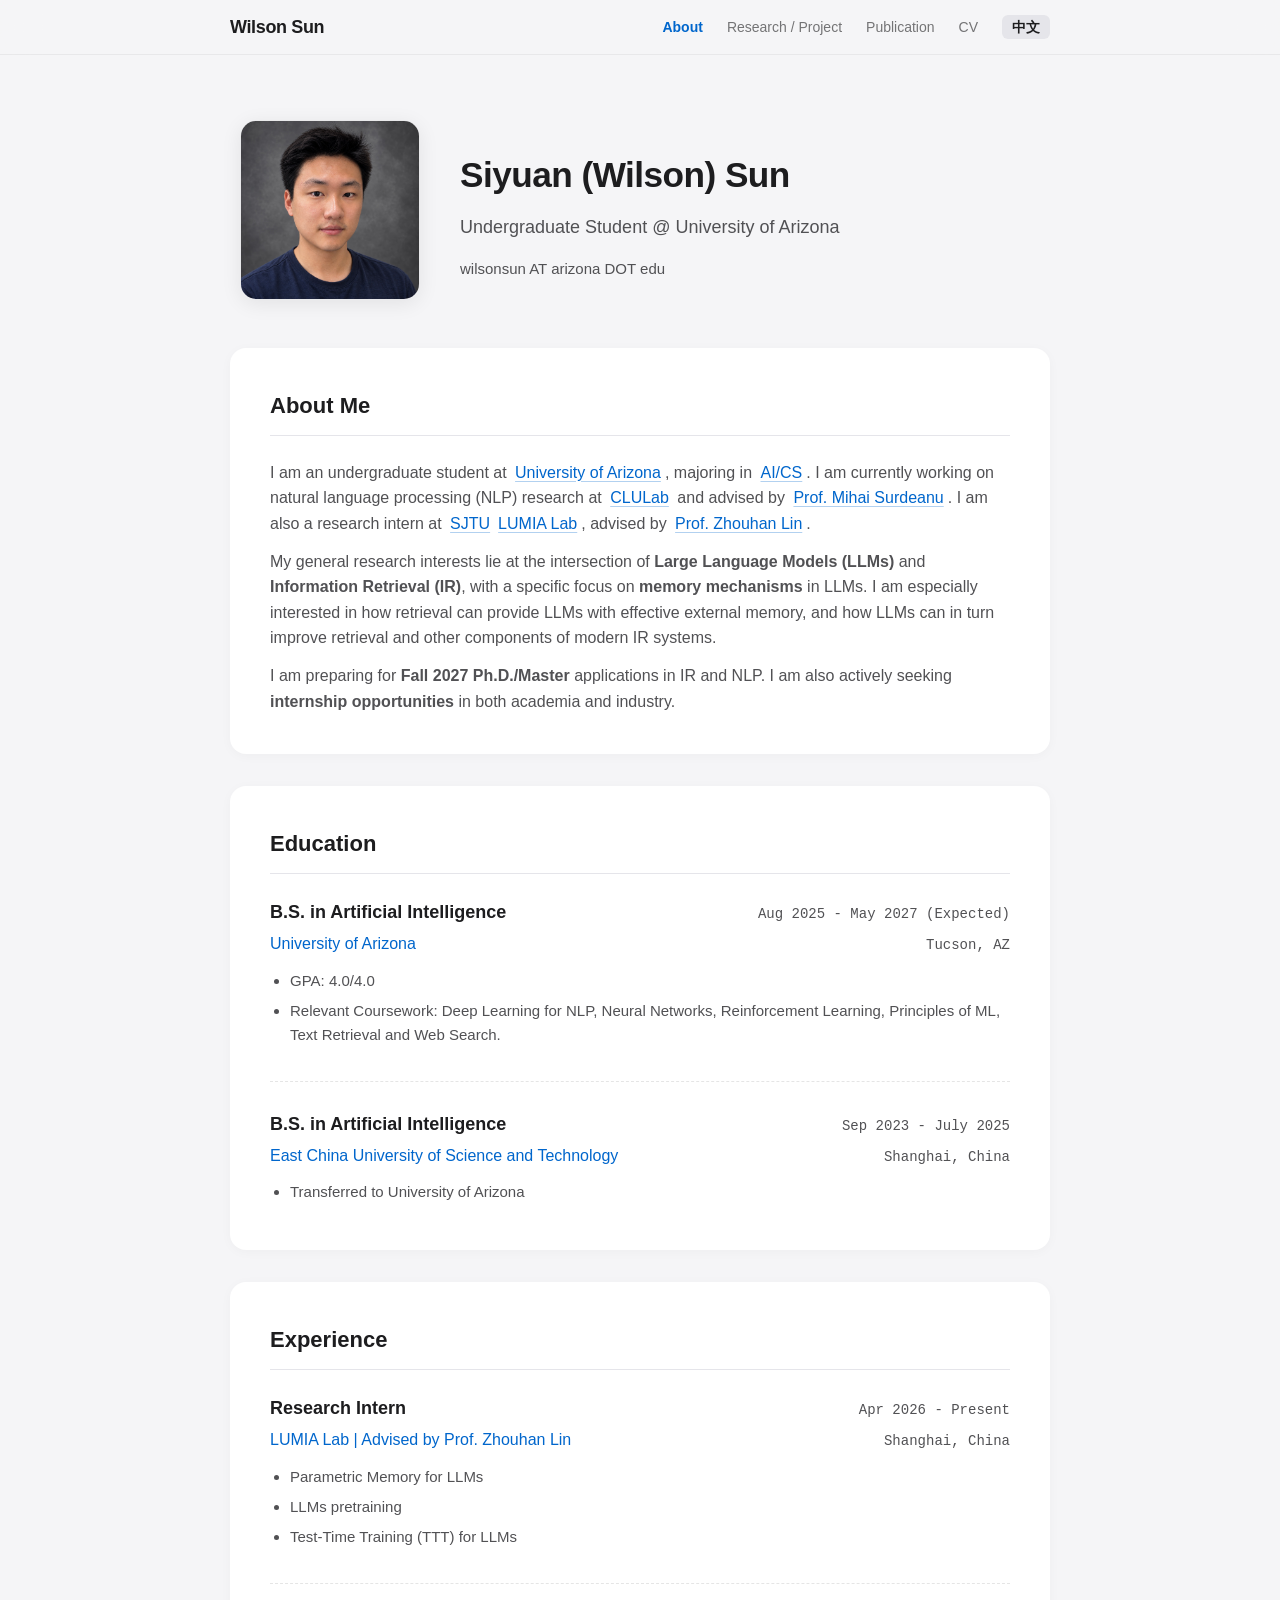
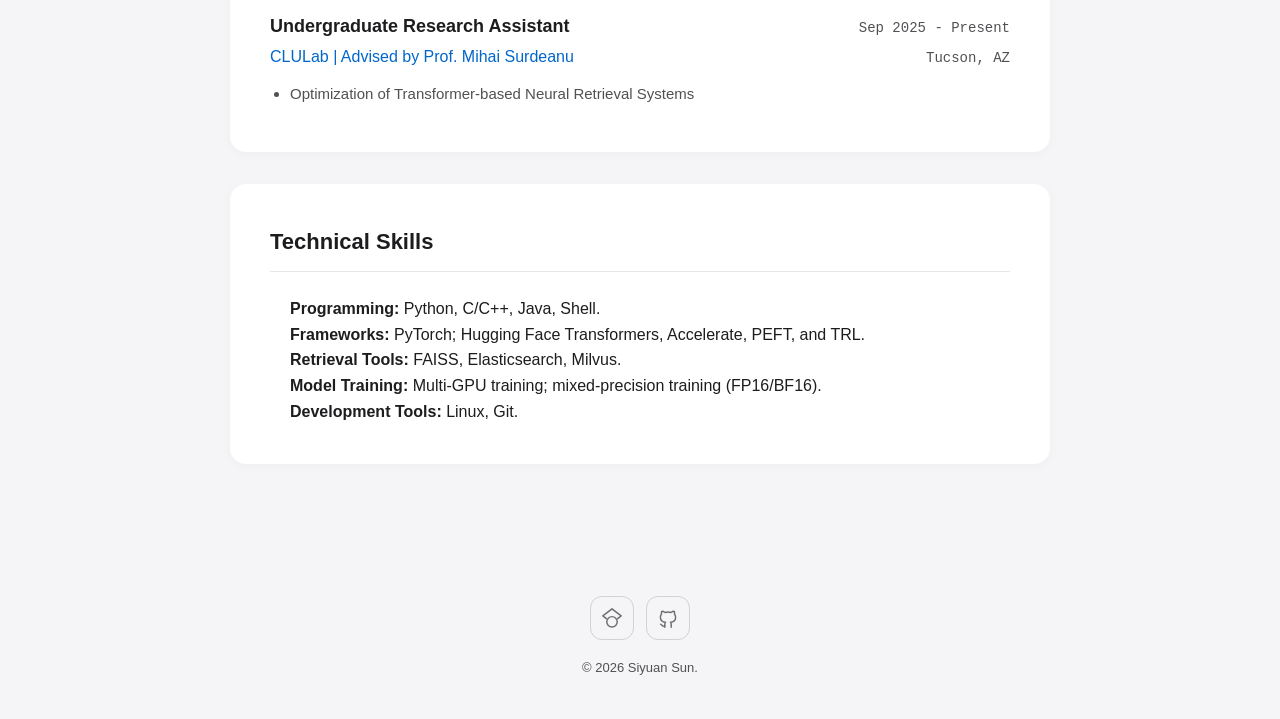
==== commit 1796e931: "edit profile" ====
--- a/index.html
+++ b/index.html
@@ -51,11 +51,11 @@
                         majoring in <a href="https://cs.arizona.edu/aibs" target="_blank">AI/CS</a>. 
                         I am currently working on natural language processing (NLP) research at <a href="https://clulab.org" target="_blank">CLULab</a> and advised by <a href="https://surdeanu.cs.arizona.edu/mihai/" target="_blank">Prof. Mihai Surdeanu</a>. 
                         I am also a research intern at <a href="https://en.sjtu.edu.cn" target="_blank">SJTU</a><a href="https://lumia-group.github.io/#/" target="_blank">LUMIA Lab</a>, advised by <a href="https://hantek.github.io" target="_blank">Prof. Zhouhan Lin</a>.</span>
-                    <span class="zh">我是就读于<a href="https://arizona.edu" target="_blank">亚利桑那大学</a>的本科三年级学生，主修<a href="https://cs.arizona.edu/aibs" target="_blank">人工智能/计算机科学</a>。目前，我主要在<a href="https://clulab.org" target="_blank">CLULab</a>进行自然语言处理（NLP）研究，有幸接受<a href="https://surdeanu.cs.arizona.edu/mihai/" target="_blank">Mihai Surdeanu 教授</a>的指导。同时我正在上海交通大学的<a href="https://lumia-group.github.io/#/" target="_blank">LUMIA Lab</a>实习，有幸接受执导<a href="https://hantek.github.io" target="_blank">林洲汉教授</a>的指导。</span>
+                    <span class="zh">我是就读于<a href="https://arizona.edu" target="_blank">亚利桑那大学</a>的本科生，主修<a href="https://cs.arizona.edu/aibs" target="_blank">人工智能/计算机科学</a>。目前，我主要在<a href="https://clulab.org" target="_blank">CLULab</a>进行自然语言处理（NLP）研究，有幸接受<a href="https://surdeanu.cs.arizona.edu/mihai/" target="_blank">Mihai Surdeanu 教授</a>的指导。同时我正在上海交通大学<a href="https://hantek.github.io" target="_blank">林洲汉教授</a>的<a href="https://lumia-group.github.io/#/" target="_blank">LUMIA Lab</a>实习。</span>
                 </p>
                 <p style="margin-top: 12px;">
                     <span class="en">My general research interests lie at the intersection of <strong>Large Language Models (LLMs)</strong> and <strong>Information Retrieval (IR)</strong>, with a specific focus on <strong>memory mechanisms</strong> in LLMs. I am especially interested in how retrieval can provide LLMs with effective external memory, and how LLMs can in turn improve retrieval and other components of modern IR systems.</span>
-                    <span class="zh">我的研究兴趣集中在<strong>大语言模型 (LLMs)</strong> 与<strong>信息检索 (IR)</strong> 的交叉领域，重点关注<strong>记忆机制</strong>、<strong>模型对齐</strong>以及<strong>强化学习理论</strong>在NLP中的应用。</span>
+                    <span class="zh">我的研究兴趣集中在<strong>大语言模型 (LLMs)</strong> 与<strong>信息检索 (IR)</strong> 的交叉领域，重点关注LLM的<strong>记忆机制</strong>。我特别感兴趣的是，IR如何为LLM提供有效的外部记忆，以及LLM反过来又如何改进现代IR系统。</span>
                 </p>
                 <!--
                 <p style="margin-top: 12px;">
@@ -64,8 +64,8 @@
                 </p>
                 -->
                 <p style="margin-top: 12px;">
-                    <span class="en">I am preparing for <strong>Fall 2027 Ph.D./Master</strong> applications in IR and NLP. I am also actively seeking <strong>Internship Opportunities</strong> in both academia and industry. If you have an open position that aligns with my profile, I would be delighted to connect. 🤝</span>
-                    <span class="zh">我正在寻找2027年秋季入学的<strong>博士或硕士项目</strong>机会（信息检索、NLP相关方向）。我也正积极寻求<strong>实习机会</strong>。如果您有与我的背景相契合的职位空缺，我将非常乐意与您取得联系。🤝</span>
+                    <span class="en">I am preparing for <strong>Fall 2027 Ph.D./Master</strong> applications in IR and NLP. I am also actively seeking <strong>internship opportunities</strong> in both academia and industry.</span>
+                    <span class="zh">我正在寻找2027年秋季入学的<strong>博士或硕士项目</strong>机会（信息检索、NLP相关方向）。我也正积极寻求<strong>实习机会</strong>。</span>
                 </p>
             </div>
         </section>
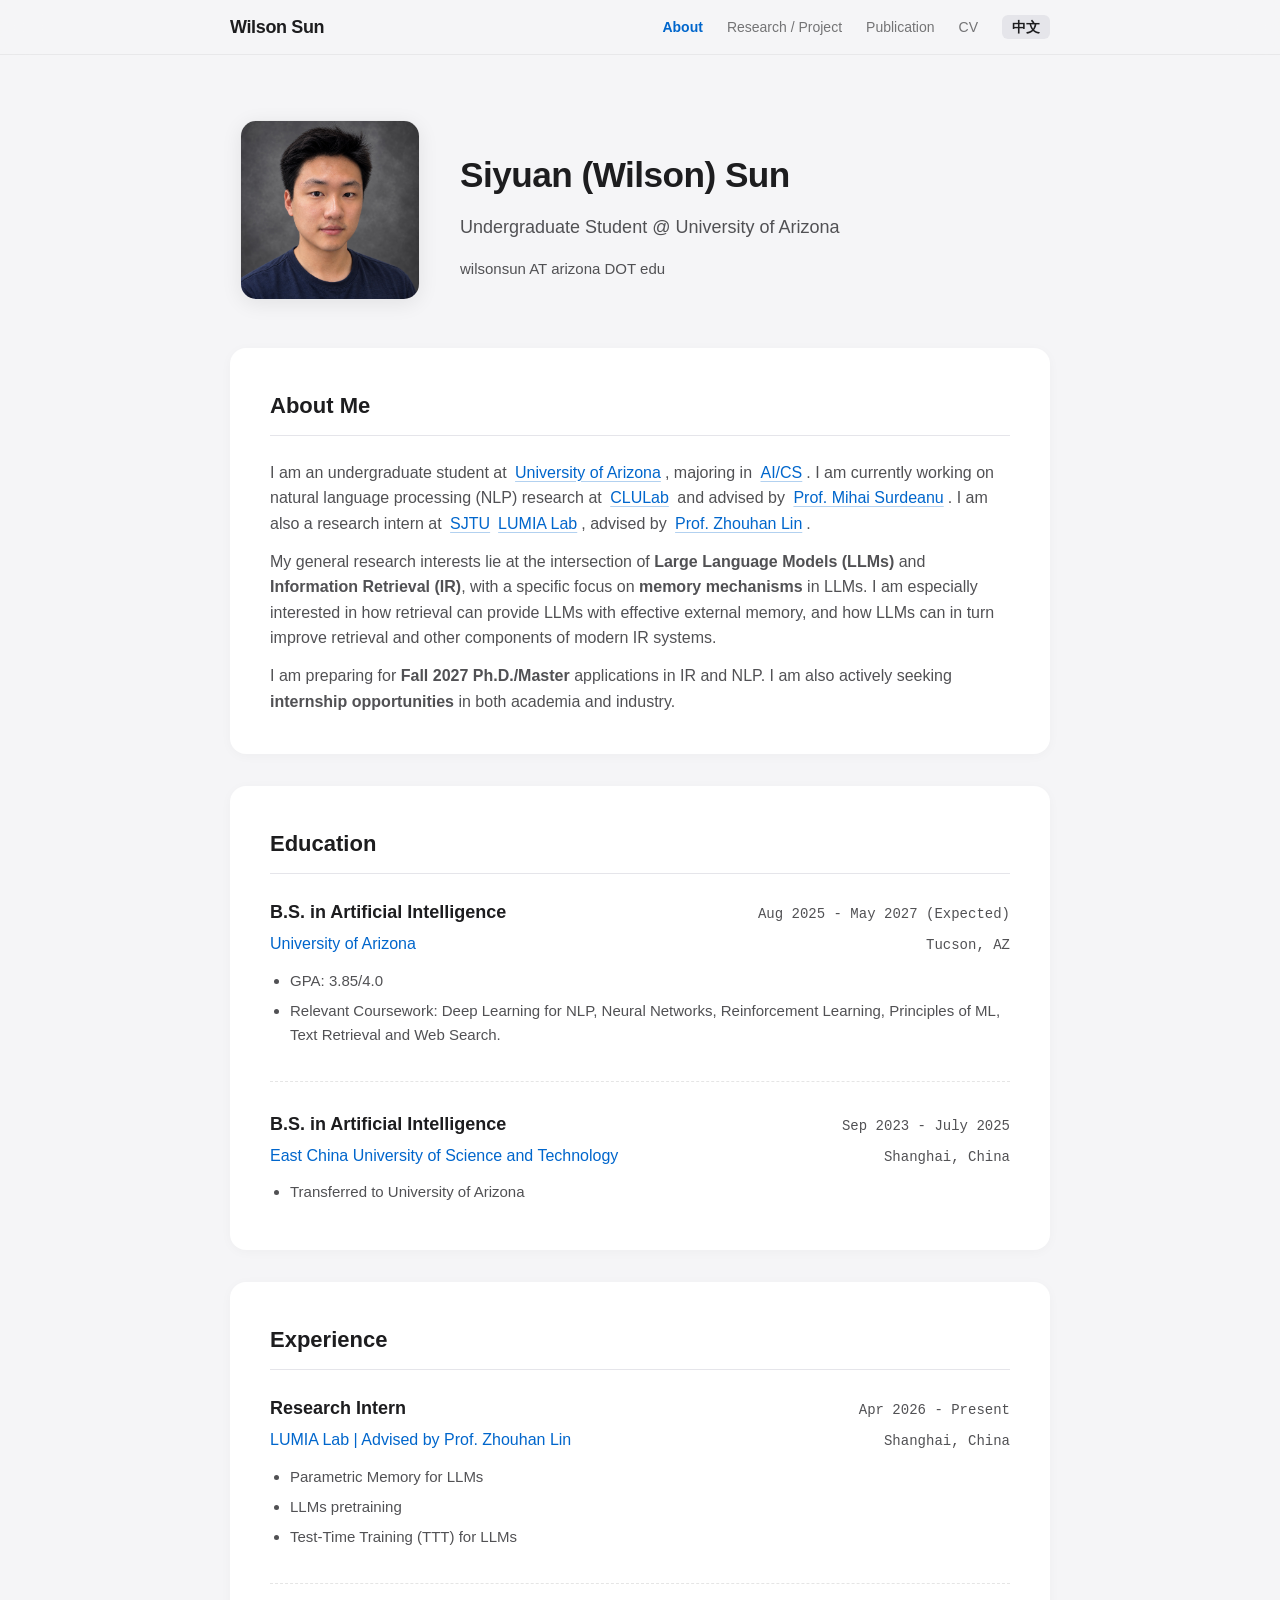
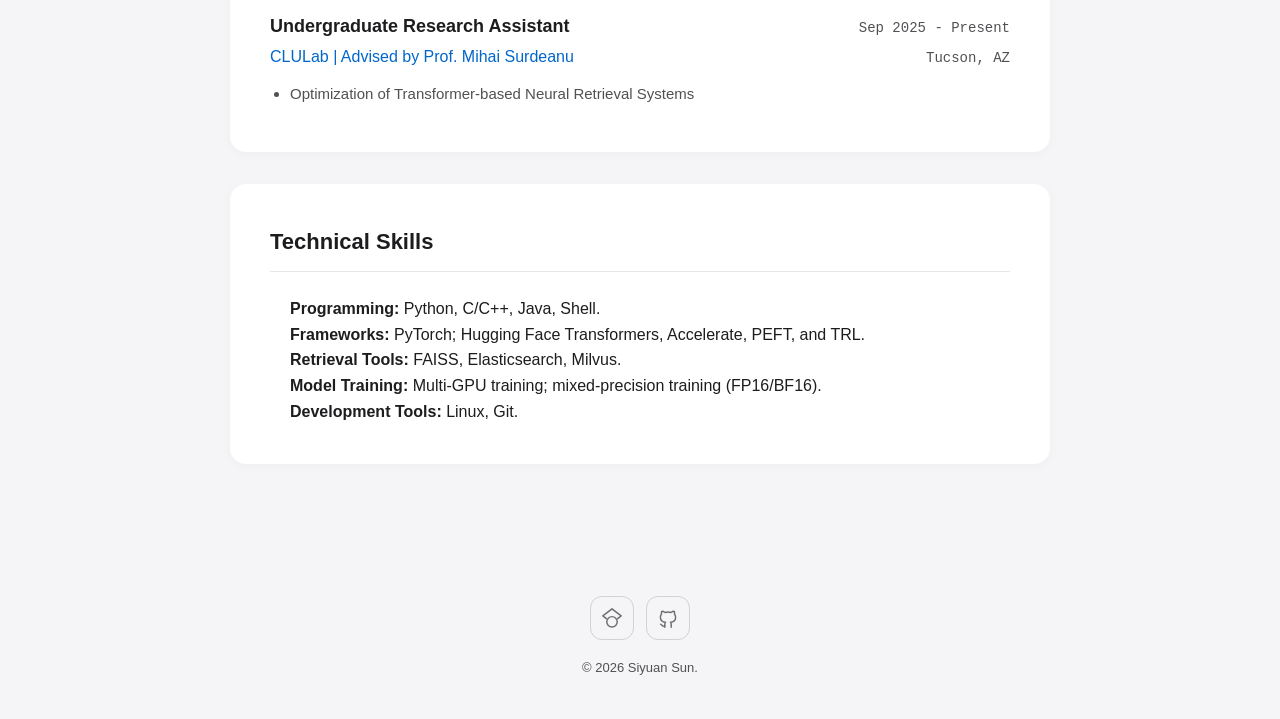
==== commit de631c19: "Update bilingual CV details and switch downloads with page language" ====
--- a/index.html
+++ b/index.html
@@ -15,7 +15,7 @@
                 <li><a href="index.html" class="active"><span class="en">About</span><span class="zh">关于</span></a></li>
                 <li><a href="research.html"><span class="en">Research / Project</span><span class="zh">科研与项目</span></a></li>
                 <li><a href="publications.html"><span class="en">Publication</span><span class="zh">论文产出</span></a></li>
-                <li><a href="cv.pdf" target="_blank"><span class="en">CV</span><span class="zh">简历</span></a></li>
+                <li><a href="assets/cv.pdf" data-cv-link target="_blank"><span class="en">CV</span><span class="zh">简历</span></a></li>
                 <li><a href="#" id="lang-toggle" class="lang-toggle">中文</a></li>
             </ul>
         </div>
@@ -25,7 +25,7 @@
         <header class="academic-header">
             <div class="header-flex">
                 <div class="profile-photo">
-                    <img src="1.jpg">
+                    <img src="assets/1.jpg">
                 </div>
                 
                 <div class="header-text">
@@ -49,9 +49,9 @@
                 <p>
                     <span class="en">I am an undergraduate student at <a href="https://arizona.edu" target="_blank">University of Arizona</a>, 
                         majoring in <a href="https://cs.arizona.edu/aibs" target="_blank">AI/CS</a>. 
-                        I am currently working on natural language processing (NLP) research at <a href="https://clulab.org" target="_blank">CLULab</a> and advised by <a href="https://surdeanu.cs.arizona.edu/mihai/" target="_blank">Prof. Mihai Surdeanu</a>. 
+                        I am currently working on natural language processing (NLP) research at <a href="https://clulab.org" target="_blank">CLULab</a> and advised by <a href="https://mihaisurdeanu.github.io" target="_blank">Prof. Mihai Surdeanu</a>. 
                         I am also a research intern at <a href="https://en.sjtu.edu.cn" target="_blank">SJTU</a><a href="https://lumia-group.github.io/#/" target="_blank">LUMIA Lab</a>, advised by <a href="https://hantek.github.io" target="_blank">Prof. Zhouhan Lin</a>.</span>
-                    <span class="zh">我是就读于<a href="https://arizona.edu" target="_blank">亚利桑那大学</a>的本科生，主修<a href="https://cs.arizona.edu/aibs" target="_blank">人工智能/计算机科学</a>。目前，我主要在<a href="https://clulab.org" target="_blank">CLULab</a>进行自然语言处理（NLP）研究，有幸接受<a href="https://surdeanu.cs.arizona.edu/mihai/" target="_blank">Mihai Surdeanu 教授</a>的指导。同时我正在上海交通大学<a href="https://hantek.github.io" target="_blank">林洲汉教授</a>的<a href="https://lumia-group.github.io/#/" target="_blank">LUMIA Lab</a>实习。</span>
+                    <span class="zh">我是就读于<a href="https://arizona.edu" target="_blank">亚利桑那大学</a>的本科生，主修<a href="https://cs.arizona.edu/aibs" target="_blank">人工智能/计算机科学</a>。目前，我主要在<a href="https://clulab.org" target="_blank">CLULab</a>进行自然语言处理（NLP）研究，有幸接受<a href="https://mihaisurdeanu.github.io" target="_blank">Mihai Surdeanu 教授</a>的指导。同时我正在上海交通大学<a href="https://hantek.github.io" target="_blank">林洲汉教授</a>的<a href="https://lumia-group.github.io/#/" target="_blank">LUMIA Lab</a>实习。</span>
                 </p>
                 <p style="margin-top: 12px;">
                     <span class="en">My general research interests lie at the intersection of <strong>Large Language Models (LLMs)</strong> and <strong>Information Retrieval (IR)</strong>, with a specific focus on <strong>memory mechanisms</strong> in LLMs. I am especially interested in how retrieval can provide LLMs with effective external memory, and how LLMs can in turn improve retrieval and other components of modern IR systems.</span>
@@ -97,8 +97,8 @@
                     </div>
                     <ul class="timeline-details">
                         <li>
-                            <span class="en">GPA: 4.0/4.0</span>
-                            <span class="zh">GPA: 4.0/4.0</span>
+                            <span class="en">GPA: 3.85/4.0</span>
+                            <span class="zh">GPA: 3.85/4.0</span>
                         </li>
                     </ul>
                     <ul class="timeline-details">
@@ -263,4 +263,4 @@
     </footer>
     <script src="script.js"></script>
 </body>
-</html>+</html>
--- a/styles.css
+++ b/styles.css
@@ -104,6 +104,35 @@
 }
 .item-link:hover { opacity: 1; text-decoration: none !important; }
 .item-desc { margin-bottom: 12px !important; }
+
+/* Architecture figures within research descriptions */
+.research-figure {
+    margin: 20px 0 24px;
+}
+
+.content-block .research-figure-image {
+    display: block;
+    margin: 0;
+    border-radius: 8px;
+}
+
+.research-figure-image img {
+    display: block;
+    width: 100%;
+    height: auto;
+}
+
+.research-figure-image:focus-visible {
+    outline: 2px solid var(--accent-blue);
+    outline-offset: 4px;
+}
+
+.research-figure figcaption {
+    margin-top: 10px;
+    color: var(--text-secondary);
+    font-size: 13px;
+    line-height: 1.65;
+}
 
 .sub-task {
     margin-left: 20px;
@@ -409,20 +438,18 @@
     gap: 20px;
 }
 
-.publication-count {
-    color: var(--text-secondary);
-    font-family: monospace;
-    font-size: 13px;
-    font-weight: 400;
-    white-space: nowrap;
-}
-
 .publication-list {
     width: 100%;
 }
 
 .publication-entry {
     padding-bottom: 2px;
+}
+
+.publication-entry + .publication-entry {
+    margin-top: 32px;
+    padding-top: 32px;
+    border-top: 1px solid #e5e5ea;
 }
 
 .publication-badges {
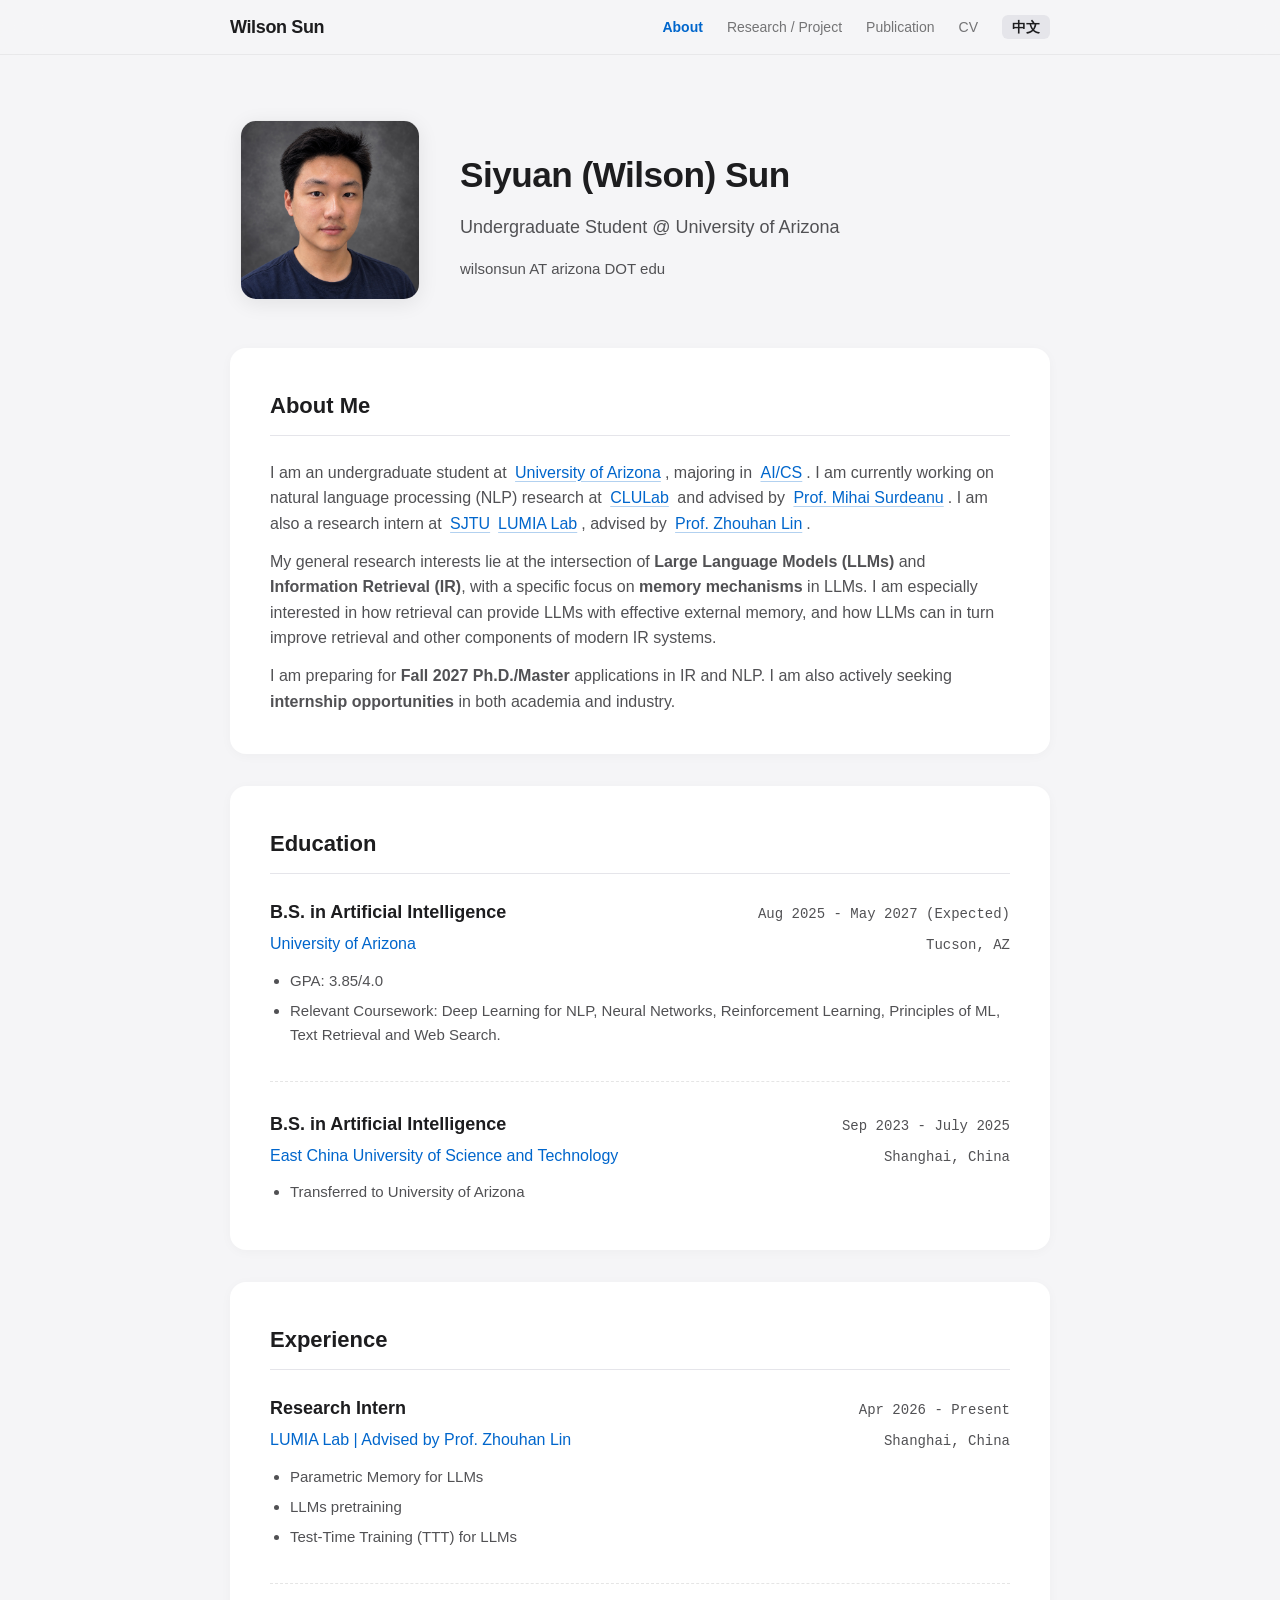
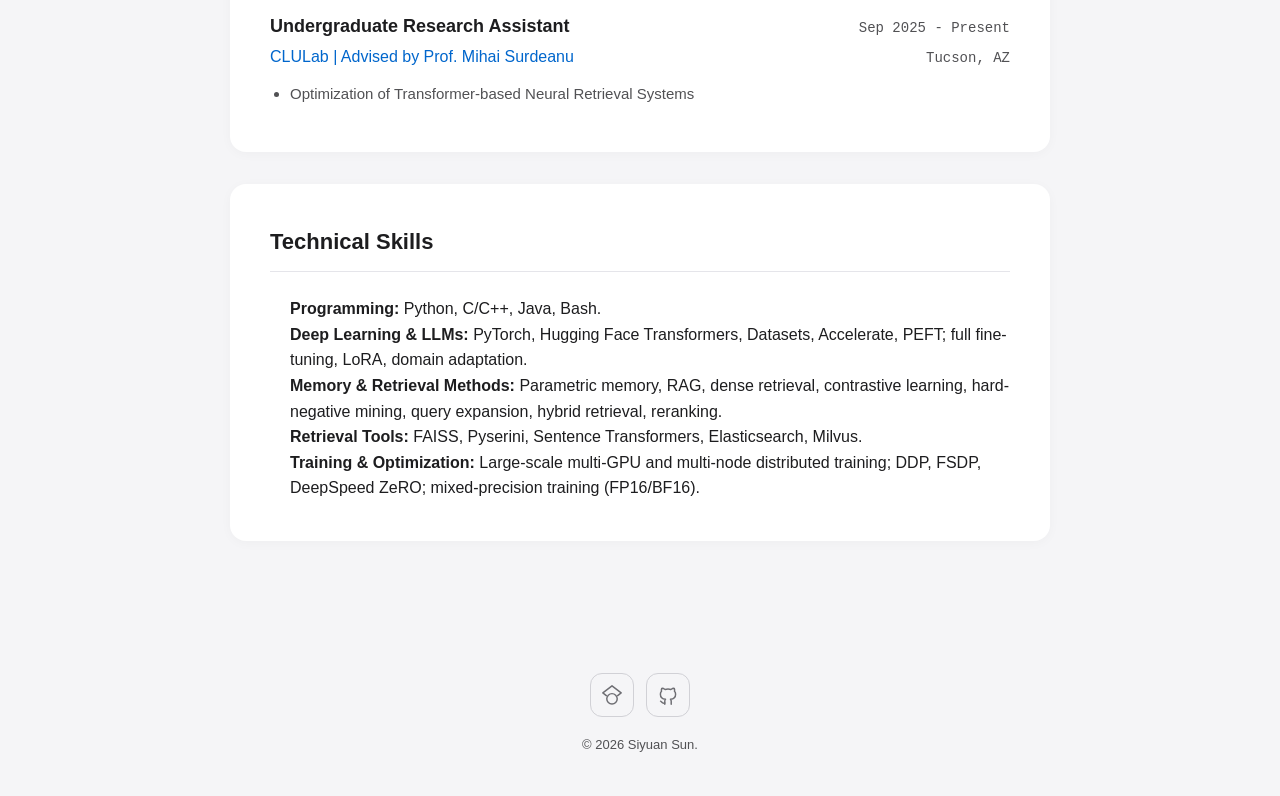
==== commit 84471f28: "Update technical skills on homepage and bilingual CVs" ====
--- a/index.html
+++ b/index.html
@@ -222,18 +222,18 @@
                 <div class="timeline-item">
                     <div class="timeline-details">
                         <span class="en">
-                            <strong>Programming:</strong> Python, C/C++, Java, Shell.<br>
-                            <strong>Frameworks:</strong> PyTorch; Hugging Face Transformers, Accelerate, PEFT, and TRL.<br>
-                            <strong>Retrieval Tools:</strong> FAISS, Elasticsearch, Milvus.<br>
-                            <strong>Model Training:</strong> Multi-GPU training; mixed-precision training (FP16/BF16).<br>
-                            <strong>Development Tools:</strong> Linux, Git.
+                            <strong>Programming:</strong> Python, C/C++, Java, Bash.<br>
+                            <strong>Deep Learning &amp; LLMs:</strong> PyTorch, Hugging Face Transformers, Datasets, Accelerate, PEFT; full fine-tuning, LoRA, domain adaptation.<br>
+                            <strong>Memory &amp; Retrieval Methods:</strong> Parametric memory, RAG, dense retrieval, contrastive learning, hard-negative mining, query expansion, hybrid retrieval, reranking.<br>
+                            <strong>Retrieval Tools:</strong> FAISS, Pyserini, Sentence Transformers, Elasticsearch, Milvus.<br>
+                            <strong>Training &amp; Optimization:</strong> Large-scale multi-GPU and multi-node distributed training; DDP, FSDP, DeepSpeed ZeRO; mixed-precision training (FP16/BF16).
                         </span>
                         <span class="zh">
-                            <strong>编程语言：</strong> Python、C/C++、Java、Shell。<br>
-                            <strong>框架：</strong> PyTorch；Hugging Face Transformers、Accelerate、PEFT 和 TRL。<br>
-                            <strong>检索工具：</strong> FAISS、Elasticsearch、Milvus。<br>
-                            <strong>模型训练：</strong> 多 GPU 训练、混合精度训练（FP16/BF16）。<br>
-                            <strong>开发工具：</strong> Linux、Git。
+                            <strong>编程语言：</strong> Python、C/C++、Java、Bash。<br>
+                            <strong>深度学习与大语言模型：</strong> PyTorch、Hugging Face Transformers、Datasets、Accelerate、PEFT；全量微调、LoRA、领域适应。<br>
+                            <strong>记忆与检索方法：</strong> 参数化记忆、RAG、稠密检索、对比学习、难负样本挖掘、查询扩展、混合检索、重排序。<br>
+                            <strong>检索工具：</strong> FAISS、Pyserini、Sentence Transformers、Elasticsearch、Milvus。<br>
+                            <strong>训练与优化：</strong> 大规模多 GPU、多节点分布式训练；DDP、FSDP、DeepSpeed ZeRO；混合精度训练（FP16/BF16）。
                         </span>
                     </div>
                 </div>
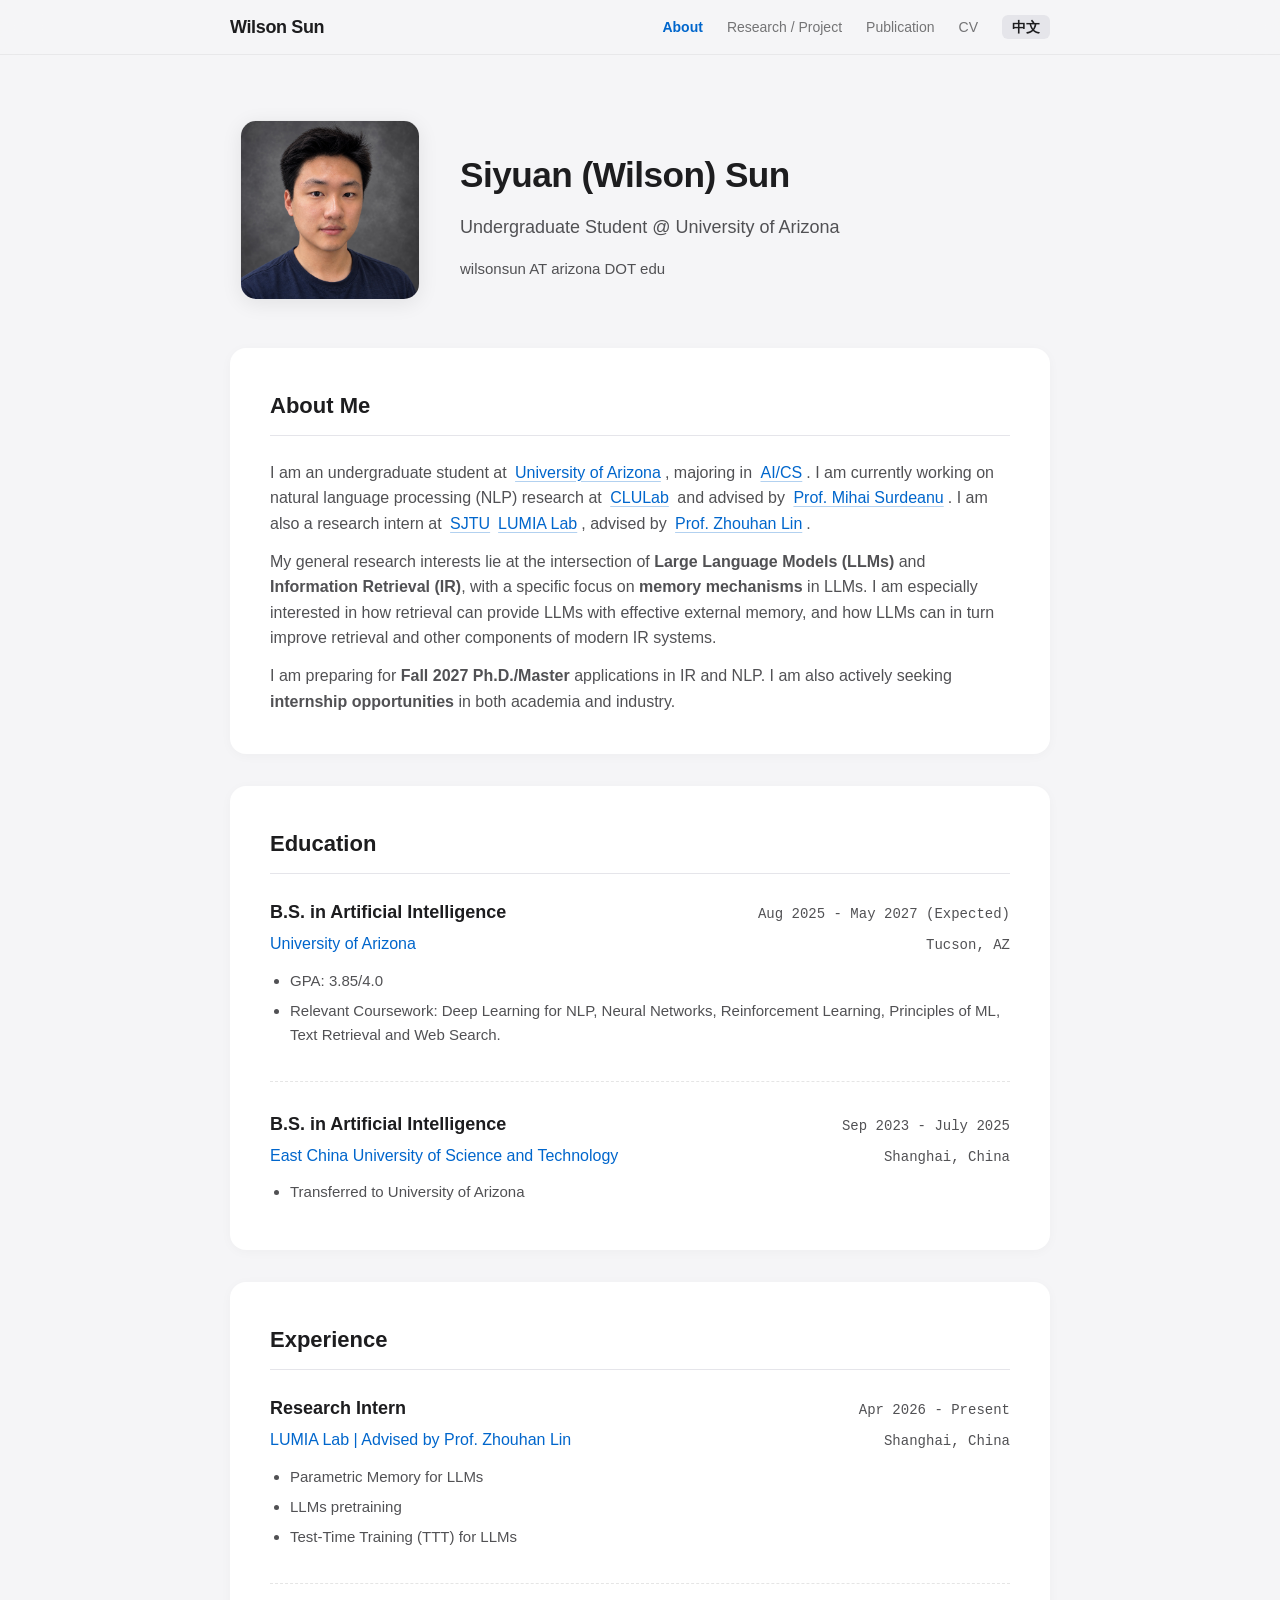
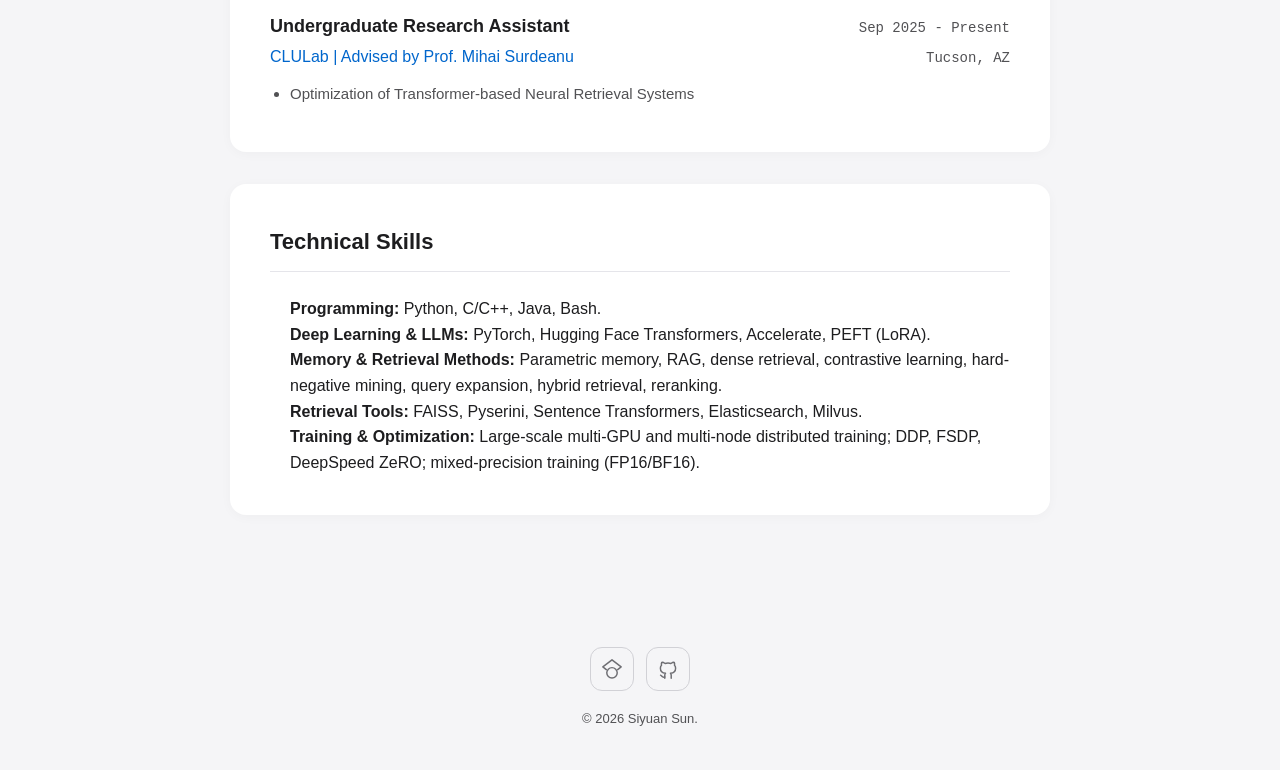
==== commit bbf94707: "Simplify LLM skills and combine PEFT with LoRA" ====
--- a/index.html
+++ b/index.html
@@ -223,14 +223,14 @@
                     <div class="timeline-details">
                         <span class="en">
                             <strong>Programming:</strong> Python, C/C++, Java, Bash.<br>
-                            <strong>Deep Learning &amp; LLMs:</strong> PyTorch, Hugging Face Transformers, Datasets, Accelerate, PEFT; full fine-tuning, LoRA, domain adaptation.<br>
+                            <strong>Deep Learning &amp; LLMs:</strong> PyTorch, Hugging Face Transformers, Accelerate, PEFT (LoRA).<br>
                             <strong>Memory &amp; Retrieval Methods:</strong> Parametric memory, RAG, dense retrieval, contrastive learning, hard-negative mining, query expansion, hybrid retrieval, reranking.<br>
                             <strong>Retrieval Tools:</strong> FAISS, Pyserini, Sentence Transformers, Elasticsearch, Milvus.<br>
                             <strong>Training &amp; Optimization:</strong> Large-scale multi-GPU and multi-node distributed training; DDP, FSDP, DeepSpeed ZeRO; mixed-precision training (FP16/BF16).
                         </span>
                         <span class="zh">
                             <strong>编程语言：</strong> Python、C/C++、Java、Bash。<br>
-                            <strong>深度学习与大语言模型：</strong> PyTorch、Hugging Face Transformers、Datasets、Accelerate、PEFT；全量微调、LoRA、领域适应。<br>
+                            <strong>深度学习与大语言模型：</strong> PyTorch、Hugging Face Transformers、Accelerate、PEFT（LoRA）。<br>
                             <strong>记忆与检索方法：</strong> 参数化记忆、RAG、稠密检索、对比学习、难负样本挖掘、查询扩展、混合检索、重排序。<br>
                             <strong>检索工具：</strong> FAISS、Pyserini、Sentence Transformers、Elasticsearch、Milvus。<br>
                             <strong>训练与优化：</strong> 大规模多 GPU、多节点分布式训练；DDP、FSDP、DeepSpeed ZeRO；混合精度训练（FP16/BF16）。
